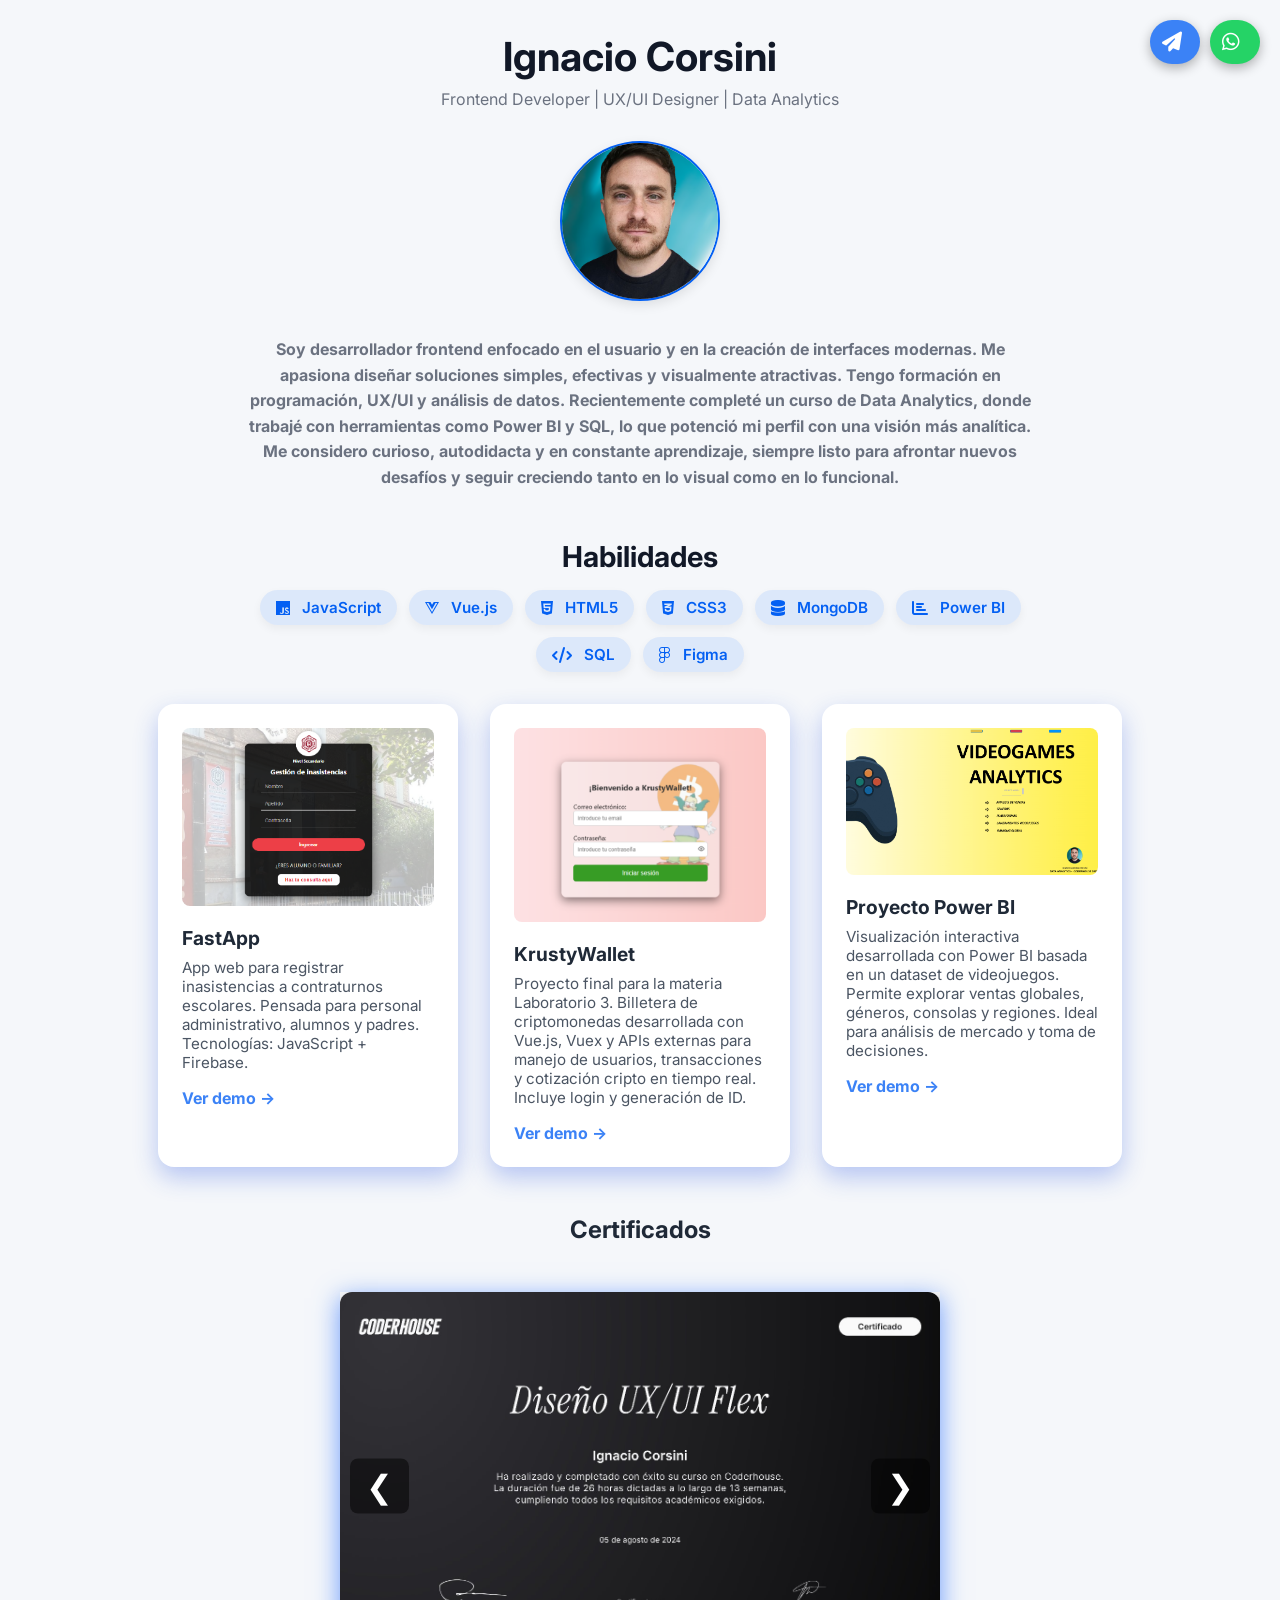
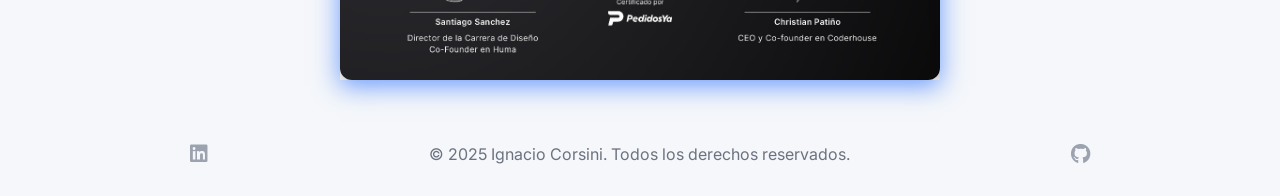
==== index.html @ 449e69a8 "solucionando rutas de archivos" ====
<!DOCTYPE html>
<html lang="es">
  <head>
    <meta charset="UTF-8" />
    <meta name="viewport" content="width=device-width, initial-scale=1.0" />
    <title>Ignacio Corsini - Portfolio</title>
    <link
      href="https://fonts.googleapis.com/css2?family=Inter:wght@400;700&display=swap"
      rel="stylesheet"
    />
    <link rel="stylesheet" href="./style.css" />
    <script defer src="./script.js"></script>
    <link
      rel="stylesheet"
      href="https://cdnjs.cloudflare.com/ajax/libs/font-awesome/6.5.0/css/all.min.css"
    />
  </head>

  <body>
    <header>
      <h1>Ignacio Corsini</h1>
      <p>Frontend Developer | UX/UI Designer | Data Analytics</p>
    </header>

    <section class="profile">
      <img
        src="./img/nacho.png"
        alt="Foto de Ignacio Corsini"
      />
    </section>

    <section class="intro">
      <p>
        <strong>
          Soy desarrollador frontend enfocado en el usuario y en la creación de
          interfaces modernas. Me apasiona diseñar soluciones simples, efectivas
          y visualmente atractivas. Tengo formación en programación, UX/UI y
          análisis de datos. Recientemente completé un curso de Data Analytics,
          donde trabajé con herramientas como Power BI y SQL, lo que potenció mi
          perfil con una visión más analítica. Me considero curioso, autodidacta
          y en constante aprendizaje, siempre listo para afrontar nuevos
          desafíos y seguir creciendo tanto en lo visual como en lo
          funcional.</strong
        >
      </p>
    </section>

    <section class="skills">
      <h2>Habilidades</h2>
      <div class="skills-list">
        <span class="skill"><i class="fab fa-js"></i> JavaScript</span>
        <span class="skill"><i class="fab fa-vuejs"></i> Vue.js</span>
        <span class="skill"><i class="fab fa-html5"></i> HTML5</span>
        <span class="skill"><i class="fab fa-css3-alt"></i> CSS3</span>
        <span class="skill"><i class="fas fa-database"></i> MongoDB</span>
        <span class="skill"><i class="fas fa-chart-bar"></i> Power BI</span>
        <span class="skill"><i class="fas fa-code"></i> SQL</span>
        <span class="skill"><i class="fab fa-figma"></i> Figma</span>
      </div>
    </section>

    <section class="cards">
      <div class="card">
        <img
          src="./img/fastapp.png"
          loading="lazy"
          decoding="async"
          alt="FastApp"
          style="width: 100%; border-radius: 8px; margin-bottom: 1rem"
        />
        <h2>FastApp</h2>
        <p>
          App web para registrar inasistencias a contraturnos escolares. Pensada
          para personal administrativo, alumnos y padres. Tecnologías:
          JavaScript + Firebase.
        </p>
        <a
          href="https://fasta-app.vercel.app/"
          target="_blank"
          rel="noopener noreferrer"
          style="
            display: inline-block;
            margin-top: 1rem;
            color: #3b82f6;
            font-weight: bold;
            text-decoration: none;
          "
          >Ver demo →</a
        >
      </div>

      <div class="card">
        <img
          src="./img/krustywallet.png"
          loading="lazy"
          decoding="async"
          alt="KrustyWallet"
          style="width: 100%; border-radius: 8px; margin-bottom: 1rem"
        />
        <h2>KrustyWallet</h2>
        <p>
          Proyecto final para la materia Laboratorio 3. Billetera de
          criptomonedas desarrollada con Vue.js, Vuex y APIs externas para
          manejo de usuarios, transacciones y cotización cripto en tiempo real.
          Incluye login y generación de ID.
        </p>
        <a
          href="https://krustywallet.vercel.app/welcome"
          target="_blank"
          rel="noopener noreferrer"
          style="
            display: inline-block;
            margin-top: 1rem;
            color: #3b82f6;
            font-weight: bold;
            text-decoration: none;
          "
          >Ver demo →</a
        >
      </div>

      <div class="card">
        <img
          src="./img/powerbi.png"
          loading="lazy"
          decoding="async"
          alt="Dashboard Power BI"
          style="width: 100%; border-radius: 8px; margin-bottom: 1rem"
        />
        <h2>Proyecto Power BI</h2>
        <p>
          Visualización interactiva desarrollada con Power BI basada en un
          dataset de videojuegos. Permite explorar ventas globales, géneros,
          consolas y regiones. Ideal para análisis de mercado y toma de
          decisiones.
        </p>
        <a
          href="https://www.youtube.com/watch?v=xVYNPvhD-Yo"
          target="_blank"
          rel="noopener noreferrer"
          style="
            display: inline-block;
            margin-top: 1rem;
            color: #3b82f6;
            font-weight: bold;
            text-decoration: none;
          "
          >Ver demo →</a
        >
      </div>
    </section>

    <section class="certificados">
      <h2>Certificados</h2>
      <div class="carousel-container">
        <button class="carousel-btn prev">&#10094;</button>
        <div class="carousel-track">
          <img src="./img/uxui_design.jpg" alt="Certificado UX/UI" />
          <img src="./img/data_analytics.png" alt="Certificado 2" />
          <img src="./img/excel.png" alt="Certificado 3" />
        </div>
        <button class="carousel-btn next">&#10095;</button>
      </div>
    </section>

    <section class="filosofia">
      <!-- Tu sección de filosofía -->
    </section>

    <footer>
      <div
        style="
          display: flex;
          align-items: center;
          justify-content: space-between;
          max-width: 900px;
          margin: 0 auto;
        "
      >
        <!-- Izquierda: LinkedIn -->
        <a
          href="https://www.linkedin.com/in/nachocorsini"
          target="_blank"
          rel="noopener noreferrer"
          aria-label="LinkedIn"
          title="LinkedIn"
          style="
            color: inherit;
            text-decoration: none;
            display: flex;
            align-items: center;
          "
        >
          <i class="fab fa-linkedin" style="font-size: 1.25rem"></i>
        </a>

        <!-- Centro: texto -->
        <p style="margin: 0">
          © 2025 Ignacio Corsini. Todos los derechos reservados.
        </p>

        <!-- Derecha: GitHub -->
        <a
          href="https://github.com/NachoCorsini"
          target="_blank"
          rel="noopener noreferrer"
          aria-label="GitHub"
          title="GitHub"
          style="
            color: inherit;
            text-decoration: none;
            display: flex;
            align-items: center;
          "
        >
          <i class="fab fa-github" style="font-size: 1.25rem"></i>
        </a>
      </div>
    </footer>

    <div class="floating-buttons-container">
      <button class="floating-button contacto" id="btnContacto">
        <i class="fas fa-paper-plane"></i>
        <span>Contacto</span>
      </button>

      <a
        class="floating-button whatsapp"
        href="https://wa.me/3564612478"
        target="_blank"
      >
        <i class="fab fa-whatsapp"></i>
        <span>WhatsApp</span>
      </a>
    </div>

    <!-- Modal del Formulario -->
    <div class="modal" id="contactModal">
      <div class="modal-content">
        <span class="close">&times;</span>
        <h2>Contacto</h2>
        <form action="https://formspree.io/f/mdkkpknp" method="POST">
          <input type="text" name="nombre" placeholder="Tu nombre" required />
          <input type="email" name="email" placeholder="Tu email" required />
          <textarea name="mensaje" placeholder="Tu mensaje" required></textarea>
          <button type="submit">Enviar</button>
        </form>
      </div>
    </div>
  </body>
</html>
---- style.css ----
* {
  margin: 0;
  padding: 0;
  box-sizing: border-box;
  font-family: "Inter", sans-serif;
}

body {
  background-color: #f5f7fa;
  color: #1f2937;
  padding: 2rem;
  transition: filter 0.3s ease-in-out;
}

header {
  text-align: center;
  margin-bottom: 2rem;
}

h1 {
  font-size: 2.5rem;
  color: #111827;
}

p {
  font-size: 1rem;
  color: #6b7280;
  margin-top: 0.5rem;
}

.profile {
  text-align: center;
  margin-bottom: 2rem;
  position: relative;
  z-index: 10;
}

.profile img {
  width: 160px;
  height: 160px;
  border-radius: 50%;
  object-fit: cover;
  transition: transform 0.4s ease-in-out;
  box-shadow: 0 4px 12px rgba(0, 0, 0, 0.1);
  border: 2px solid rgb(4, 96, 243);
  cursor: pointer;
}

.profile img:hover {
  transform: scale(1.3);
}

.intro {
  max-width: 800px;
  margin: 1.5rem auto;
  text-align: center;
  color: #374151;
  font-size: 1.1rem;
  line-height: 1.6;
}

.cards {
  display: flex;
  justify-content: center;
  gap: 2rem;
  margin-top: 2rem;
  flex-wrap: wrap;
}

.card {
  background-color: #ffffff;
  border-radius: 16px;
  padding: 1.5rem;
  box-shadow: 0 10px 25px rgba(42, 85, 225, 0.313);
  max-width: 300px;
  flex: 1 1 280px;
  text-align: left;
  transition: transform 0.2s ease, box-shadow 0.2s ease;
}

.card:hover {
  transform: translateY(-8px);
  box-shadow: 0 20px 40px rgba(0, 0, 0, 0.25);
}

.card h2 {
  font-size: 1.2rem;
  margin-bottom: 0.5rem;
}

.card p {
  font-size: 0.95rem;
  color: #4b5563;
}

footer {
  text-align: center;
  margin-top: 3rem;
  font-size: 0.85rem;
  color: #9ca3af;
}
.skills {
  max-width: 800px;
  margin: 3rem auto 2rem;
  text-align: center;
}
.skill i {
  margin-right: 0.5rem;
  font-size: 1rem;
  vertical-align: middle;
}

.skills h2 {
  font-size: 1.8rem;
  color: #111827;
  margin-bottom: 1rem;
}

.skills-list {
  display: flex;
  flex-wrap: wrap;
  gap: 0.75rem;
  justify-content: center;
}

.skill {
  background-color: rgba(4, 96, 243, 0.1);
  color: #0460f3;
  padding: 0.5rem 1rem;
  border-radius: 999px;
  font-weight: 600;
  font-size: 0.95rem;
  box-shadow: 0 4px 10px rgba(0, 0, 0, 0.05);
  transition: transform 0.2s ease;
}

.skill:hover {
  transform: translateY(-3px);
  background-color: rgba(4, 96, 243, 0.15);
}

.certificados {
  margin-top: 3rem;
  text-align: center;
}

.cert-list {
  margin-top: 1rem;
}

.cert-list img {
  width: 100%;
  max-width: 600px;
  height: auto;
  border-radius: 4px;
  box-shadow: none;
  object-fit: contain;
}

.cert-list h3 {
  font-size: 1.2rem;
  margin-top: 1rem;
  color: #111827;
}

.cert-list p {
  font-size: 0.95rem;
  color: #6b7280;
}

.carousel-container {
  position: relative;
  width: 100%;
  max-width: 600px;
  margin: 3rem auto 0 auto;
  overflow: hidden;
  box-shadow: 0 6px 24px rgba(53, 119, 252, 0.726);
}

.carousel-track {
  display: flex;
  transition: transform 0.5s ease;
  width: 100%;
}

.carousel-track img {
  min-width: 100%;
  height: auto;
  border-radius: 12px;
  box-shadow: 0 4px 12px rgba(0, 0, 0, 0.2);
  object-fit: contain;
}

.carousel-btn {
  position: absolute;
  top: 50%;
  transform: translateY(-50%);
  background-color: rgba(0, 0, 0, 0.5);
  color: white;
  border: none;
  font-size: 2rem;
  padding: 0.5rem 1rem;
  cursor: pointer;
  z-index: 10;
  border-radius: 8px;
}

.carousel-btn:hover {
  background-color: rgba(0, 0, 0, 0.7);
}

.carousel-btn.prev {
  left: 10px;
}

.carousel-btn.next {
  right: 10px;
}

.filosofia {
  max-width: 1000px;
  margin: 4rem auto;
  text-align: center;
}

.filosofia h2 {
  font-size: 2rem;
  margin-bottom: 2rem;
  color: #111827;
}

.filosofia-grid {
  display: flex;
  flex-wrap: wrap;
  gap: 2rem;
  justify-content: center;
}

.filo-card {
  flex: 1 1 250px;
  background-color: #ffffff;
  border-radius: 12px;
  padding: 1.5rem;
  box-shadow: 0 6px 20px rgba(0, 0, 0, 0.08);
  transition: transform 0.2s ease;
}

.filo-card:hover {
  transform: translateY(-5px);
}

.filo-card i {
  font-size: 2rem;
  color: #0460f3;
  margin-bottom: 0.5rem;
}

.filo-card h3 {
  margin-bottom: 0.5rem;
  font-size: 1.2rem;
  color: #1f2937;
}

.filo-card p {
  font-size: 0.95rem;
  color: #4b5563;
  line-height: 1.4;
}
.ghost {
  opacity: 0.4;
  transform: scale(1.05);
  background: #e0e7ff;
  border: 2px dashed #3b82f6;
}

.contact-button-wrapper {
  text-align: center;
  margin-top: 3rem;
}

#openContact {
  background-color: #3b82f6;
  color: white;
  padding: 0.75rem 1.5rem;
  border: none;
  border-radius: 8px;
  cursor: pointer;
  font-weight: bold;
  transition: background 0.3s;
}

#openContact:hover {
  background-color: #2563eb;
}

.modal {
  display: none;
  position: fixed;
  top: 0;
  left: 0;
  width: 100%;
  height: 100%;
  backdrop-filter: blur(10px);
  background-color: rgba(0, 0, 0, 0.8);
  z-index: 9999;
  justify-content: center;
  align-items: center;
}

.modal-content {
  background: white;
  padding: 2rem;
  border-radius: 12px;
  width: 90%;
  max-width: 500px;
  position: relative;
  text-align: center;
}

.modal-content input,
.modal-content textarea {
  width: 100%;
  padding: 0.75rem;
  margin-top: 1rem;
  border: 1px solid #d1d5db;
  border-radius: 6px;
  font-size: 1rem;
}

.modal-content textarea {
  resize: vertical;
  height: 120px;
}

.modal-content button[type="submit"] {
  margin-top: 1rem;
  background-color: #3b82f6;
  color: white;
  border: none;
  padding: 0.75rem 1.5rem;
  border-radius: 8px;
  cursor: pointer;
  font-weight: bold;
}

.close {
  position: absolute;
  top: 0.8rem;
  right: 1rem;
  font-size: 1.5rem;
  color: #6b7280;
  cursor: pointer;
}

.floating-buttons-container {
  position: fixed;
  top: 20px;
  right: 20px;
  display: flex;
  gap: 10px;
  z-index: 1000;
}

.floating-button {
  background-color: #3b82f6;
  color: white;
  border: none;
  border-radius: 30px;
  padding: 12px;
  display: flex;
  align-items: center;
  width: auto;
  max-width: 50px;
  transition: max-width 0.3s ease, padding 0.3s ease;
  overflow: hidden;
  box-shadow: 0 4px 12px rgba(0, 0, 0, 0.3);
  cursor: pointer;
  white-space: nowrap;
  text-decoration: none;
}

.floating-button:hover {
  max-width: 140px;
  padding-right: 20px;
}

.floating-button i {
  font-size: 20px;
  color: white;
  margin-right: 10px;
  flex-shrink: 0;
}

.floating-button span {
  opacity: 0;
  transition: opacity 0.3s ease;
}

.floating-button:hover span {
  opacity: 1;
}

.floating-button.whatsapp {
  background-color: #25d366;
}

.modal {
  display: none;
  position: fixed;
  top: 0;
  left: 0;
  width: 100%;
  height: 100%;
  backdrop-filter: blur(10px);
  background-color: rgba(0, 0, 0, 0.8);
  z-index: 9999;
  justify-content: center;
  align-items: center;
}

.modal-content {
  background: white;
  padding: 2rem;
  border-radius: 12px;
  width: 90%;
  max-width: 500px;
  position: relative;
  text-align: center;
}

.modal-content input,
.modal-content textarea {
  width: 100%;
  padding: 0.75rem;
  margin-top: 1rem;
  border: 1px solid #d1d5db;
  border-radius: 6px;
  font-size: 1rem;
}

.modal-content textarea {
  resize: vertical;
  height: 120px;
}

.modal-content button[type="submit"] {
  margin-top: 1rem;
  background-color: #3b82f6;
  color: white;
  border: none;
  padding: 0.75rem 1.5rem;
  border-radius: 8px;
  cursor: pointer;
  font-weight: bold;
}

.close {
  position: absolute;
  top: 0.8rem;
  right: 1rem;
  font-size: 1.5rem;
  color: #6b7280;
  cursor: pointer;
}
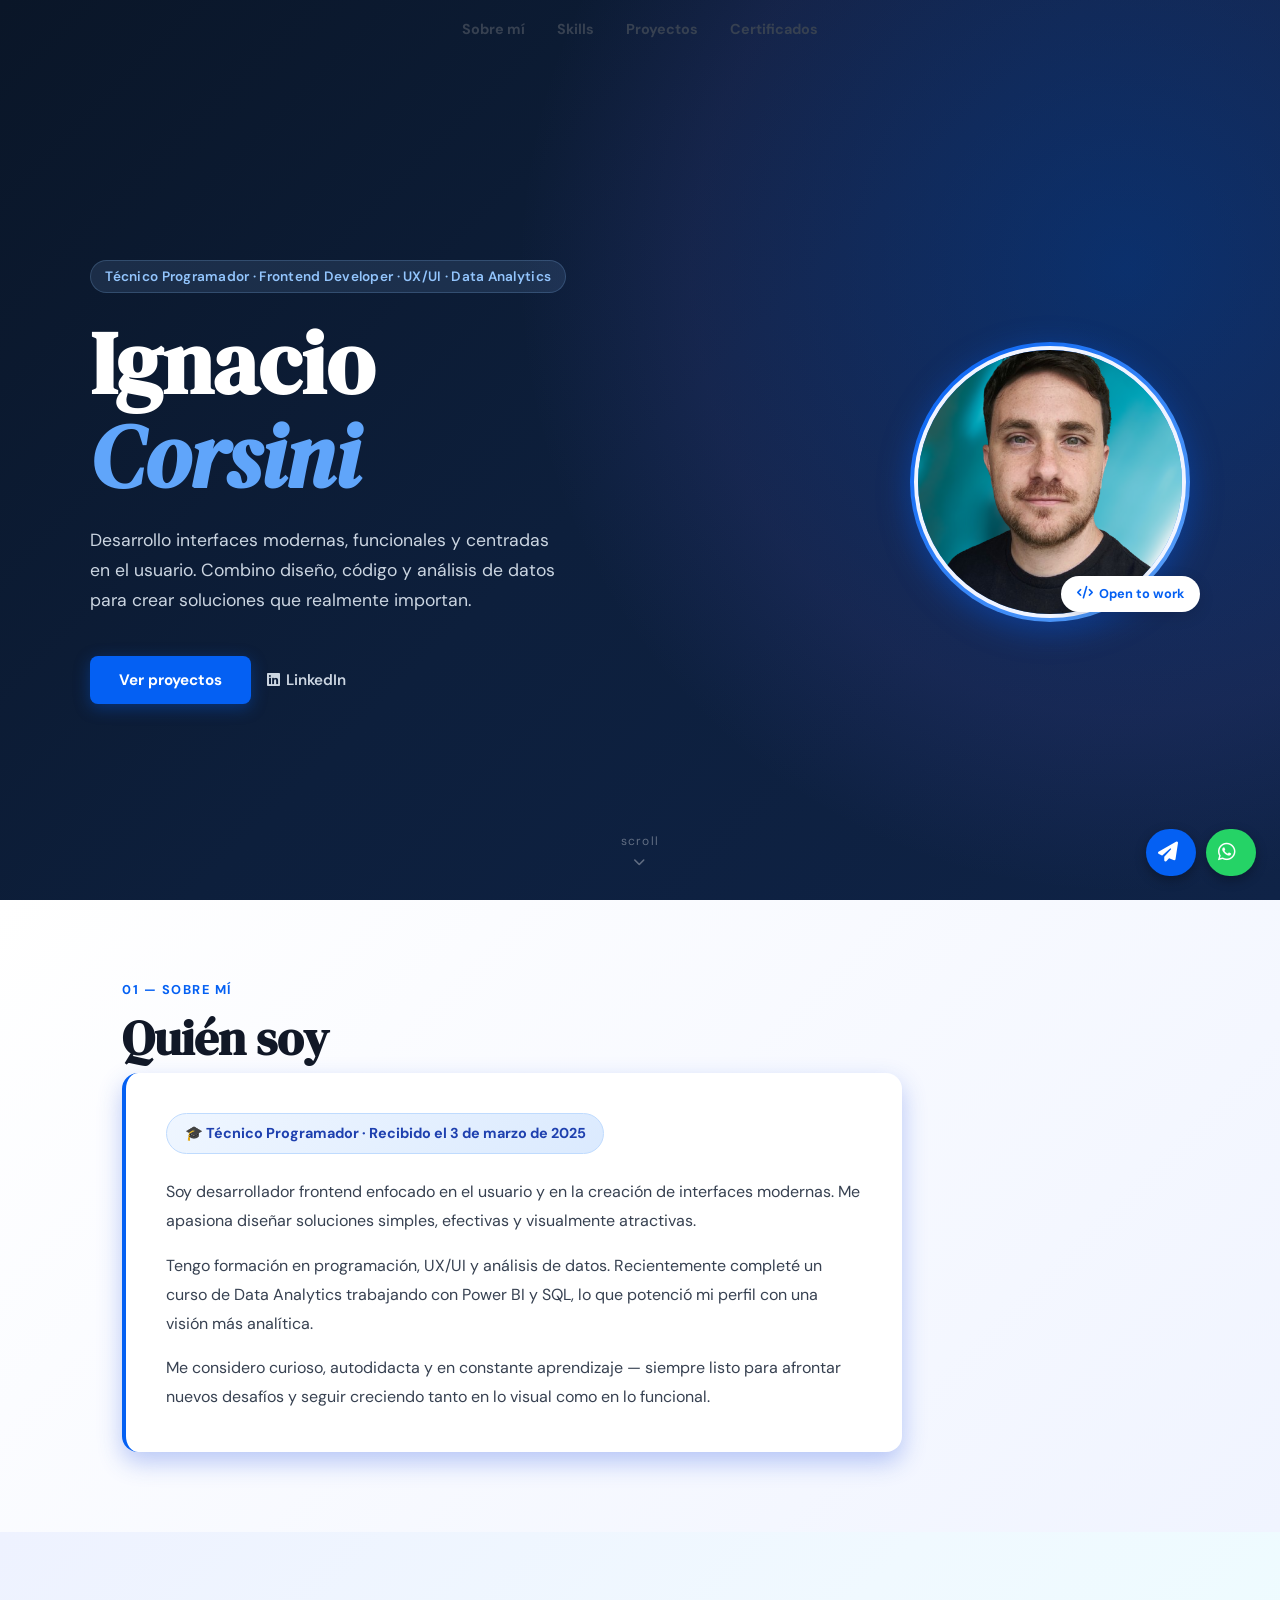
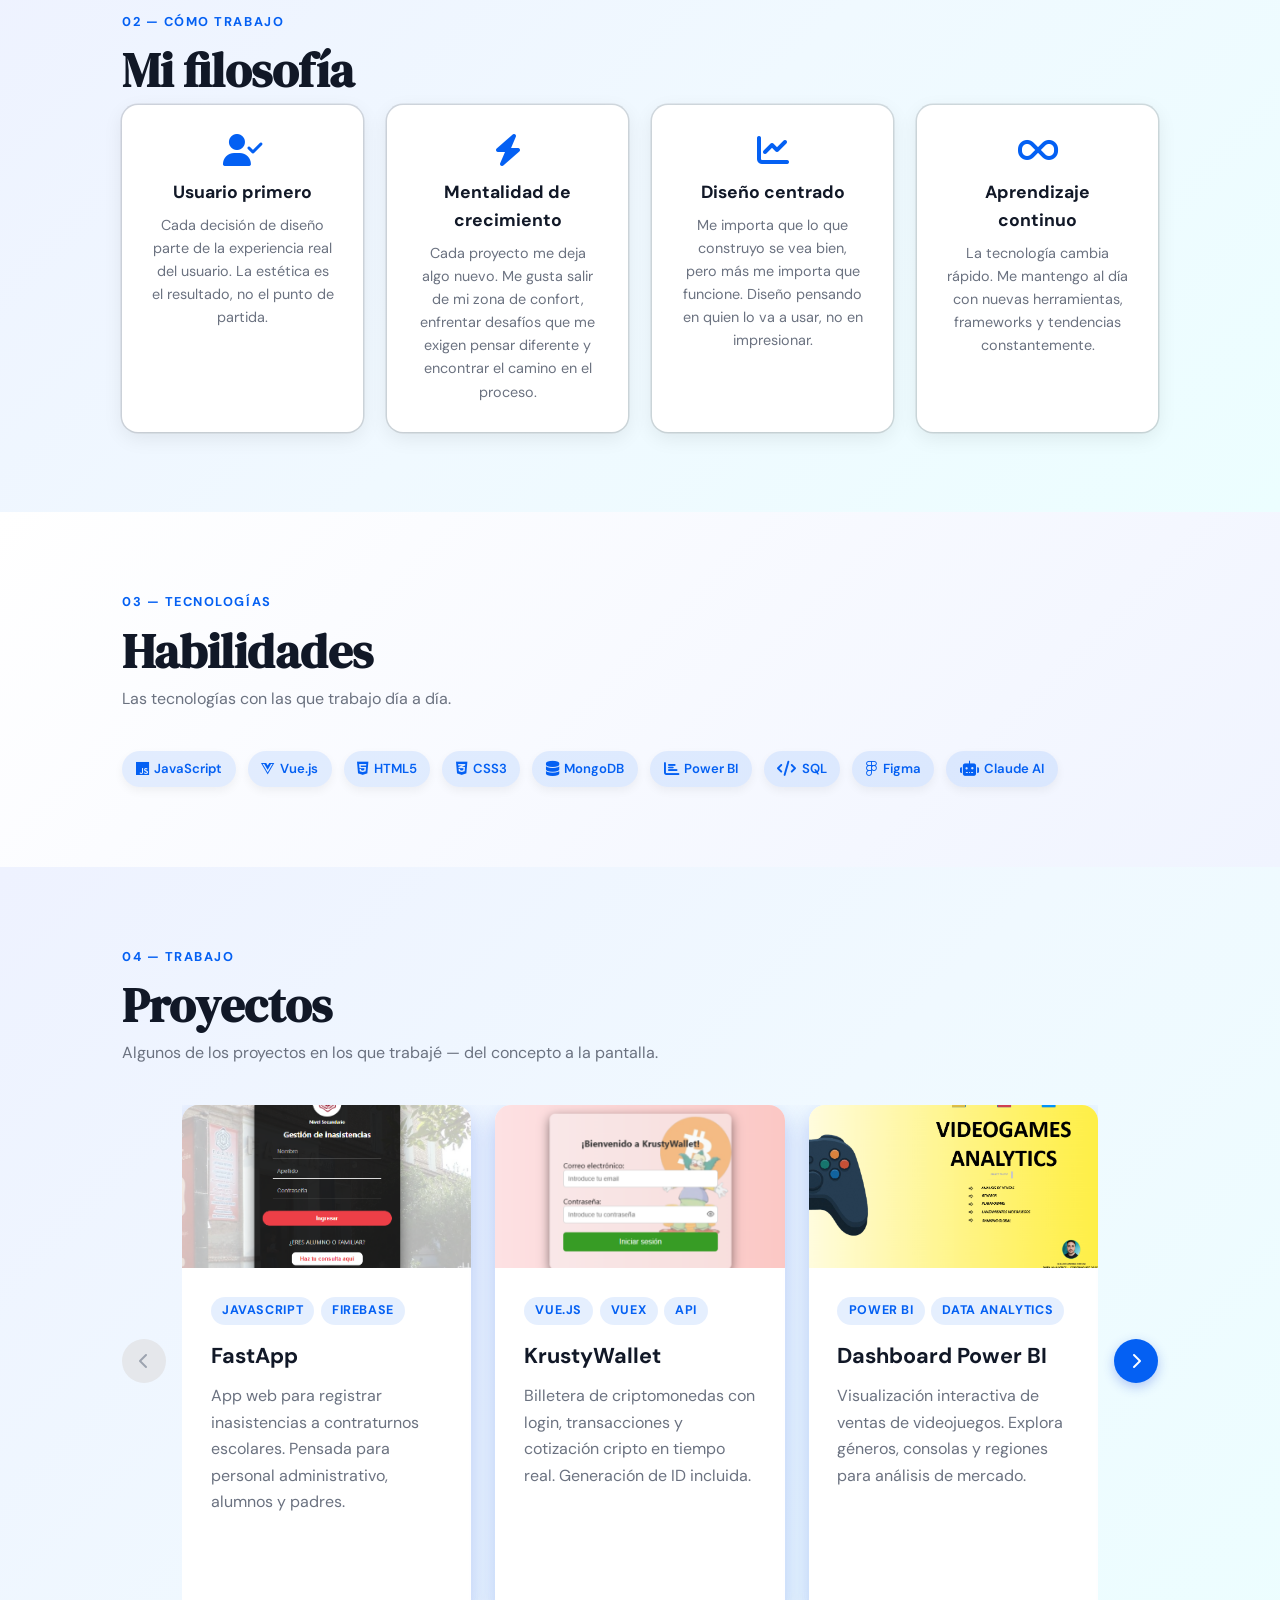
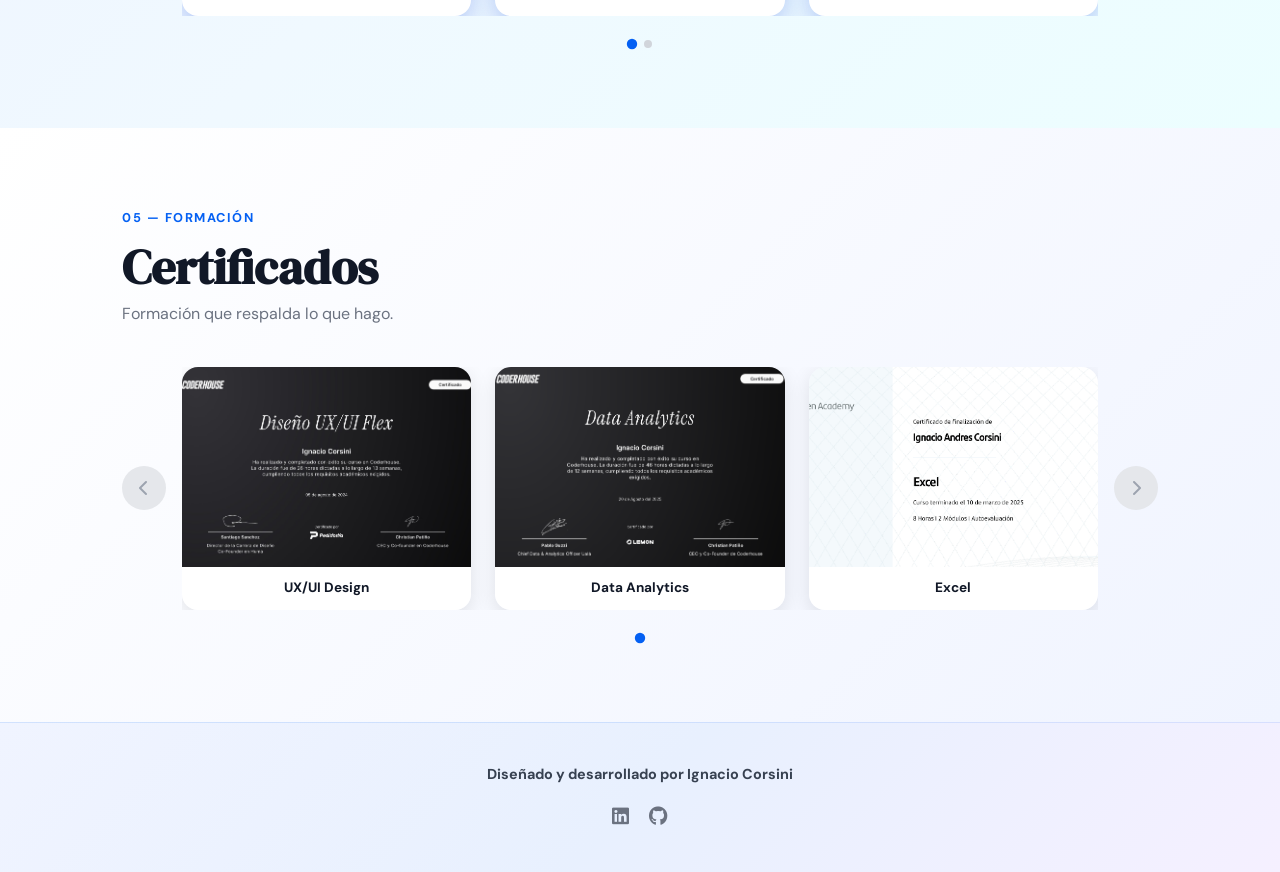
==== commit c438cf99: "feat: mejoras de diseño y estructura del portfolio" ====
--- a/index.html
+++ b/index.html
@@ -1,52 +1,121 @@
 <!DOCTYPE html>
 <html lang="es">
-  <head>
-    <meta charset="UTF-8" />
-    <meta name="viewport" content="width=device-width, initial-scale=1.0" />
-    <title>Ignacio Corsini - Portfolio</title>
-    <link
-      href="https://fonts.googleapis.com/css2?family=Inter:wght@400;700&display=swap"
-      rel="stylesheet"
-    />
-    <link rel="stylesheet" href="./style.css" />
-    <script defer src="./script.js"></script>
-    <link
-      rel="stylesheet"
-      href="https://cdnjs.cloudflare.com/ajax/libs/font-awesome/6.5.0/css/all.min.css"
-    />
-  </head>
-
-  <body>
-    <header>
-      <h1>Ignacio Corsini</h1>
-      <p>Frontend Developer | UX/UI Designer | Data Analytics</p>
-    </header>
-
-    <section class="profile">
-      <img
-        src="./img/nacho.png"
-        alt="Foto de Ignacio Corsini"
-      />
-    </section>
-
-    <section class="intro">
-      <p>
-        <strong>
-          Soy desarrollador frontend enfocado en el usuario y en la creación de
-          interfaces modernas. Me apasiona diseñar soluciones simples, efectivas
-          y visualmente atractivas. Tengo formación en programación, UX/UI y
-          análisis de datos. Recientemente completé un curso de Data Analytics,
-          donde trabajé con herramientas como Power BI y SQL, lo que potenció mi
-          perfil con una visión más analítica. Me considero curioso, autodidacta
-          y en constante aprendizaje, siempre listo para afrontar nuevos
-          desafíos y seguir creciendo tanto en lo visual como en lo
-          funcional.</strong
-        >
-      </p>
-    </section>
-
-    <section class="skills">
-      <h2>Habilidades</h2>
+<head>
+  <meta charset="UTF-8" />
+  <meta name="viewport" content="width=device-width, initial-scale=1.0" />
+  <meta name="description" content="Portfolio de Ignacio Corsini — Frontend Developer, UX/UI Designer y Data Analytics." />
+  <title>Ignacio Corsini — Frontend Developer</title>
+  <link href="https://fonts.googleapis.com/css2?family=DM+Sans:wght@400;500;700&family=DM+Serif+Display&display=swap" rel="stylesheet" />
+  <link rel="stylesheet" href="https://cdnjs.cloudflare.com/ajax/libs/font-awesome/6.5.0/css/all.min.css" />
+  <link rel="stylesheet" href="./style.css" />
+  <script defer src="./script.js"></script>
+</head>
+<body>
+
+  <!-- ===== NAV ===== -->
+  <nav class="navbar" id="navbar">
+    <div class="nav-inner">
+      <ul class="nav-links">
+        <li><a href="#sobre-mi">Sobre mí</a></li>
+        <li><a href="#habilidades">Skills</a></li>
+        <li><a href="#proyectos">Proyectos</a></li>
+        <li><a href="#certificados">Certificados</a></li>
+      </ul>
+
+    </div>
+  </nav>
+
+  <!-- ===== HERO ===== -->
+  <section class="hero" id="hero">
+    <div class="hero-content">
+      <div class="hero-text">
+        <span class="hero-tag">Técnico Programador · Frontend Developer · UX/UI · Data Analytics</span>
+        <h1 class="hero-name">Ignacio<br/><em>Corsini</em></h1>
+        <p class="hero-desc">
+          Desarrollo interfaces modernas, funcionales y centradas en el usuario.
+          Combino diseño, código y análisis de datos para crear soluciones que realmente importan.
+        </p>
+        <div class="hero-cta">
+          <a href="#proyectos" class="btn-primary">Ver proyectos</a>
+          <a href="https://www.linkedin.com/in/nachocorsini" target="_blank" rel="noopener noreferrer" class="btn-ghost">
+            <i class="fab fa-linkedin"></i> LinkedIn
+          </a>
+        </div>
+      </div>
+      <div class="hero-image">
+        <div class="profile-ring">
+          <img src="./img/nacho.png" alt="Ignacio Corsini" />
+        </div>
+        <div class="hero-badge">
+          <i class="fas fa-code"></i>
+          <span>Open to work</span>
+        </div>
+      </div>
+    </div>
+    <div class="hero-scroll-hint">
+      <span>scroll</span>
+      <i class="fas fa-chevron-down"></i>
+    </div>
+  </section>
+
+  <!-- ===== SOBRE MÍ ===== -->
+  <section class="sobre-mi" id="sobre-mi">
+    <div class="section-inner">
+      <div class="section-label">01 — Sobre mí</div>
+      <h2 class="section-title">Quién soy</h2>
+      <div class="sobre-card">
+        <div class="sobre-badge">
+          🎓 Técnico Programador · Recibido el 3 de marzo de 2025
+        </div>
+        <p class="sobre-bio">
+          Soy desarrollador frontend enfocado en el usuario y en la creación de interfaces modernas. Me apasiona diseñar soluciones simples, efectivas y visualmente atractivas.
+        </p>
+        <p class="sobre-bio">
+          Tengo formación en programación, UX/UI y análisis de datos. Recientemente completé un curso de Data Analytics trabajando con Power BI y SQL, lo que potenció mi perfil con una visión más analítica.
+        </p>
+        <p class="sobre-bio">
+          Me considero curioso, autodidacta y en constante aprendizaje — siempre listo para afrontar nuevos desafíos y seguir creciendo tanto en lo visual como en lo funcional.
+        </p>
+      </div>
+    </div>
+  </section>
+
+  <!-- ===== FILOSOFÍA ===== -->
+  <section class="filosofia" id="filosofia">
+    <div class="section-inner">
+      <div class="section-label">02 — Cómo trabajo</div>
+      <h2 class="section-title">Mi filosofía</h2>
+      <div class="filosofia-grid">
+        <div class="filo-card">
+          <i class="fas fa-user-check"></i>
+          <h3>Usuario primero</h3>
+          <p>Cada decisión de diseño parte de la experiencia real del usuario. La estética es el resultado, no el punto de partida.</p>
+        </div>
+        <div class="filo-card">
+          <i class="fas fa-bolt"></i>
+          <h3>Mentalidad de crecimiento</h3>
+          <p>Cada proyecto me deja algo nuevo. Me gusta salir de mi zona de confort, enfrentar desafíos que me exigen pensar diferente y encontrar el camino en el proceso.</p>
+        </div>
+        <div class="filo-card">
+          <i class="fas fa-chart-line"></i>
+          <h3>Diseño centrado</h3>
+          <p>Me importa que lo que construyo se vea bien, pero más me importa que funcione. Diseño pensando en quien lo va a usar, no en impresionar.</p>
+        </div>
+        <div class="filo-card">
+          <i class="fas fa-infinity"></i>
+          <h3>Aprendizaje continuo</h3>
+          <p>La tecnología cambia rápido. Me mantengo al día con nuevas herramientas, frameworks y tendencias constantemente.</p>
+        </div>
+      </div>
+    </div>
+  </section>
+
+  <!-- ===== HABILIDADES ===== -->
+  <section class="skills" id="habilidades">
+    <div class="section-inner">
+      <div class="section-label">03 — Tecnologías</div>
+      <h2 class="section-title">Habilidades</h2>
+      <p class="section-subtitle">Las tecnologías con las que trabajo día a día.</p>
       <div class="skills-list">
         <span class="skill"><i class="fab fa-js"></i> JavaScript</span>
         <span class="skill"><i class="fab fa-vuejs"></i> Vue.js</span>
@@ -56,196 +125,205 @@
         <span class="skill"><i class="fas fa-chart-bar"></i> Power BI</span>
         <span class="skill"><i class="fas fa-code"></i> SQL</span>
         <span class="skill"><i class="fab fa-figma"></i> Figma</span>
-      </div>
-    </section>
-
-    <section class="cards">
-      <div class="card">
-        <img
-          src="./img/fastapp.png"
-          loading="lazy"
-          decoding="async"
-          alt="FastApp"
-          style="width: 100%; border-radius: 8px; margin-bottom: 1rem"
-        />
-        <h2>FastApp</h2>
-        <p>
-          App web para registrar inasistencias a contraturnos escolares. Pensada
-          para personal administrativo, alumnos y padres. Tecnologías:
-          JavaScript + Firebase.
-        </p>
-        <a
-          href="https://fasta-app.vercel.app/"
-          target="_blank"
-          rel="noopener noreferrer"
-          style="
-            display: inline-block;
-            margin-top: 1rem;
-            color: #3b82f6;
-            font-weight: bold;
-            text-decoration: none;
-          "
-          >Ver demo →</a
-        >
-      </div>
-
-      <div class="card">
-        <img
-          src="./img/krustywallet.png"
-          loading="lazy"
-          decoding="async"
-          alt="KrustyWallet"
-          style="width: 100%; border-radius: 8px; margin-bottom: 1rem"
-        />
-        <h2>KrustyWallet</h2>
-        <p>
-          Proyecto final para la materia Laboratorio 3. Billetera de
-          criptomonedas desarrollada con Vue.js, Vuex y APIs externas para
-          manejo de usuarios, transacciones y cotización cripto en tiempo real.
-          Incluye login y generación de ID.
-        </p>
-        <a
-          href="https://krustywallet.vercel.app/welcome"
-          target="_blank"
-          rel="noopener noreferrer"
-          style="
-            display: inline-block;
-            margin-top: 1rem;
-            color: #3b82f6;
-            font-weight: bold;
-            text-decoration: none;
-          "
-          >Ver demo →</a
-        >
-      </div>
-
-      <div class="card">
-        <img
-          src="./img/powerbi.png"
-          loading="lazy"
-          decoding="async"
-          alt="Dashboard Power BI"
-          style="width: 100%; border-radius: 8px; margin-bottom: 1rem"
-        />
-        <h2>Proyecto Power BI</h2>
-        <p>
-          Visualización interactiva desarrollada con Power BI basada en un
-          dataset de videojuegos. Permite explorar ventas globales, géneros,
-          consolas y regiones. Ideal para análisis de mercado y toma de
-          decisiones.
-        </p>
-        <a
-          href="https://www.youtube.com/watch?v=xVYNPvhD-Yo"
-          target="_blank"
-          rel="noopener noreferrer"
-          style="
-            display: inline-block;
-            margin-top: 1rem;
-            color: #3b82f6;
-            font-weight: bold;
-            text-decoration: none;
-          "
-          >Ver demo →</a
-        >
-      </div>
-    </section>
-
-    <section class="certificados">
-      <h2>Certificados</h2>
-      <div class="carousel-container">
-        <button class="carousel-btn prev">&#10094;</button>
-        <div class="carousel-track">
-          <img src="./img/uxui_design.jpg" alt="Certificado UX/UI" />
-          <img src="./img/data_analytics.png" alt="Certificado 2" />
-          <img src="./img/excel.png" alt="Certificado 3" />
-        </div>
-        <button class="carousel-btn next">&#10095;</button>
-      </div>
-    </section>
-
-    <section class="filosofia">
-      <!-- Tu sección de filosofía -->
-    </section>
-
-    <footer>
-      <div
-        style="
-          display: flex;
-          align-items: center;
-          justify-content: space-between;
-          max-width: 900px;
-          margin: 0 auto;
-        "
-      >
-        <!-- Izquierda: LinkedIn -->
-        <a
-          href="https://www.linkedin.com/in/nachocorsini"
-          target="_blank"
-          rel="noopener noreferrer"
-          aria-label="LinkedIn"
-          title="LinkedIn"
-          style="
-            color: inherit;
-            text-decoration: none;
-            display: flex;
-            align-items: center;
-          "
-        >
-          <i class="fab fa-linkedin" style="font-size: 1.25rem"></i>
+        <span class="skill"><i class="fas fa-robot"></i> Claude AI</span>
+      </div>
+    </div>
+  </section>
+
+  <!-- ===== PROYECTOS ===== -->
+  <section class="proyectos" id="proyectos">
+    <div class="section-inner">
+      <div class="section-label">04 — Trabajo</div>
+      <h2 class="section-title">Proyectos</h2>
+      <p class="section-subtitle">Algunos de los proyectos en los que trabajé — del concepto a la pantalla.</p>
+      <div class="proyectos-carousel">
+        <button class="proj-btn prev" aria-label="Anterior"><i class="fas fa-chevron-left"></i></button>
+
+        <div class="proyectos-track-wrap">
+          <div class="proyectos-track">
+
+            <div class="card">
+              <div class="card-img-wrap">
+                <img src="./img/fastapp.png" loading="lazy" decoding="async" alt="FastApp" />
+                <div class="card-overlay">
+                  <a href="https://fasta-app.vercel.app/" target="_blank" rel="noopener noreferrer" class="card-link-btn">
+                    <i class="fas fa-external-link-alt"></i> Ver demo
+                  </a>
+                </div>
+              </div>
+              <div class="card-body">
+                <div class="card-tags">
+                  <span>JavaScript</span><span>Firebase</span>
+                </div>
+                <h2>FastApp</h2>
+                <p>App web para registrar inasistencias a contraturnos escolares. Pensada para personal administrativo, alumnos y padres.</p>
+              </div>
+            </div>
+
+            <div class="card">
+              <div class="card-img-wrap">
+                <img src="./img/krustywallet.png" loading="lazy" decoding="async" alt="KrustyWallet" />
+                <div class="card-overlay">
+                  <a href="https://krustywallet.vercel.app/welcome" target="_blank" rel="noopener noreferrer" class="card-link-btn">
+                    <i class="fas fa-external-link-alt"></i> Ver demo
+                  </a>
+                </div>
+              </div>
+              <div class="card-body">
+                <div class="card-tags">
+                  <span>Vue.js</span><span>Vuex</span><span>API</span>
+                </div>
+                <h2>KrustyWallet</h2>
+                <p>Billetera de criptomonedas con login, transacciones y cotización cripto en tiempo real. Generación de ID incluida.</p>
+              </div>
+            </div>
+
+            <div class="card">
+              <div class="card-img-wrap">
+                <img src="./img/powerbi.png" loading="lazy" decoding="async" alt="Dashboard Power BI" />
+                <div class="card-overlay">
+                  <a href="https://www.youtube.com/watch?v=xVYNPvhD-Yo" target="_blank" rel="noopener noreferrer" class="card-link-btn">
+                    <i class="fas fa-external-link-alt"></i> Ver demo
+                  </a>
+                </div>
+              </div>
+              <div class="card-body">
+                <div class="card-tags">
+                  <span>Power BI</span><span>Data Analytics</span>
+                </div>
+                <h2>Dashboard Power BI</h2>
+                <p>Visualización interactiva de ventas de videojuegos. Explora géneros, consolas y regiones para análisis de mercado.</p>
+              </div>
+            </div>
+
+            <div class="card">
+              <div class="card-img-wrap">
+                <img src="./img/gymweb.png" loading="lazy" decoding="async" alt="Oxígeno Gym" />
+                <div class="card-overlay">
+                  <a href="https://gymsilcortech.vercel.app/" target="_blank" rel="noopener noreferrer" class="card-link-btn">
+                    <i class="fas fa-external-link-alt"></i> Ver demo
+                  </a>
+                </div>
+              </div>
+              <div class="card-body">
+                <div class="card-tags">
+                  <span>React</span><span>TypeScript</span><span>MongoDB</span>
+                </div>
+                <h2>Oxígeno Gym</h2>
+                <p>App de gestión para gimnasios. Permite llevar el registro de socios, control de pagos y balance económico en un solo lugar.</p>
+                <div class="card-tooltip-wrap">
+                  <i class="fas fa-circle-info tooltip-icon"></i>
+                  <div class="tooltip-box">
+                    <strong>Demo:</strong><br/>
+                    DNI: 1234567<br/>
+                    Contraseña: admin123
+                  </div>
+                </div>
+              </div>
+            </div>
+
+          </div>
+        </div>
+
+        <button class="proj-btn next" aria-label="Siguiente"><i class="fas fa-chevron-right"></i></button>
+      </div>
+
+      <!-- Dots -->
+      <div class="proj-dots"></div>
+
+      </div>
+    </div>
+  </section>
+  <section class="certificados" id="certificados">
+    <div class="section-inner">
+      <div class="section-label">05 — Formación</div>
+      <h2 class="section-title">Certificados</h2>
+      <p class="section-subtitle">Formación que respalda lo que hago.</p>
+      <div class="cert-carousel">
+        <button class="cert-btn prev" aria-label="Anterior"><i class="fas fa-chevron-left"></i></button>
+
+        <div class="cert-track-wrap">
+          <div class="cert-track">
+
+            <div class="cert-thumb" data-img="./img/uxui_design.jpg" data-title="Diseño UX/UI Flex">
+              <img src="./img/uxui_design.jpg" alt="Certificado UX/UI Design" loading="lazy" />
+              <div class="cert-thumb-overlay"><i class="fas fa-expand"></i></div>
+              <span class="cert-label">UX/UI Design</span>
+            </div>
+
+            <div class="cert-thumb" data-img="./img/data_analytics.png" data-title="Data Analytics">
+              <img src="./img/data_analytics.png" alt="Certificado Data Analytics" loading="lazy" />
+              <div class="cert-thumb-overlay"><i class="fas fa-expand"></i></div>
+              <span class="cert-label">Data Analytics</span>
+            </div>
+
+            <div class="cert-thumb" data-img="./img/excel.png" data-title="Excel">
+              <img src="./img/excel.png" alt="Certificado Excel" loading="lazy" />
+              <div class="cert-thumb-overlay"><i class="fas fa-expand"></i></div>
+              <span class="cert-label">Excel</span>
+            </div>
+
+          </div>
+        </div>
+
+        <button class="cert-btn next" aria-label="Siguiente"><i class="fas fa-chevron-right"></i></button>
+      </div>
+
+      <div class="cert-dots"></div>
+    </div>
+  </section>
+
+  <!-- Modal certificado -->
+  <div class="cert-modal" id="certModal">
+    <div class="cert-modal-inner">
+      <button class="cert-modal-close" aria-label="Cerrar"><i class="fas fa-times"></i></button>
+      <p class="cert-modal-title"></p>
+      <img class="cert-modal-img" src="" alt="" />
+    </div>
+  </div>
+  </section>
+
+  <!-- ===== FOOTER ===== -->
+  <footer>
+    <div class="footer-inner">
+      <p class="footer-copy">Diseñado y desarrollado por Ignacio Corsini</p>
+      <div class="footer-links">
+        <a href="https://www.linkedin.com/in/nachocorsini" target="_blank" rel="noopener noreferrer" aria-label="LinkedIn">
+          <i class="fab fa-linkedin"></i>
         </a>
-
-        <!-- Centro: texto -->
-        <p style="margin: 0">
-          © 2025 Ignacio Corsini. Todos los derechos reservados.
-        </p>
-
-        <!-- Derecha: GitHub -->
-        <a
-          href="https://github.com/NachoCorsini"
-          target="_blank"
-          rel="noopener noreferrer"
-          aria-label="GitHub"
-          title="GitHub"
-          style="
-            color: inherit;
-            text-decoration: none;
-            display: flex;
-            align-items: center;
-          "
-        >
-          <i class="fab fa-github" style="font-size: 1.25rem"></i>
+        <a href="https://github.com/NachoCorsini" target="_blank" rel="noopener noreferrer" aria-label="GitHub">
+          <i class="fab fa-github"></i>
         </a>
       </div>
-    </footer>
-
-    <div class="floating-buttons-container">
-      <button class="floating-button contacto" id="btnContacto">
-        <i class="fas fa-paper-plane"></i>
-        <span>Contacto</span>
-      </button>
-
-      <a
-        class="floating-button whatsapp"
-        href="https://wa.me/3564612478"
-        target="_blank"
-      >
-        <i class="fab fa-whatsapp"></i>
-        <span>WhatsApp</span>
-      </a>
-    </div>
-
-    <!-- Modal del Formulario -->
-    <div class="modal" id="contactModal">
-      <div class="modal-content">
-        <span class="close">&times;</span>
-        <h2>Contacto</h2>
-        <form action="https://formspree.io/f/mdkkpknp" method="POST">
-          <input type="text" name="nombre" placeholder="Tu nombre" required />
-          <input type="email" name="email" placeholder="Tu email" required />
-          <textarea name="mensaje" placeholder="Tu mensaje" required></textarea>
-          <button type="submit">Enviar</button>
-        </form>
-      </div>
-    </div>
-  </body>
-</html>
+    </div>
+  </footer>
+
+  <!-- ===== BOTONES FLOTANTES ===== -->
+  <div class="floating-buttons-container">
+    <button class="floating-button contacto" id="btnContacto2">
+      <i class="fas fa-paper-plane"></i>
+      <span>Contacto</span>
+    </button>
+    <a class="floating-button whatsapp" href="https://wa.me/3564612478" target="_blank" rel="noopener noreferrer">
+      <i class="fab fa-whatsapp"></i>
+      <span>WhatsApp</span>
+    </a>
+  </div>
+
+  <!-- ===== MODAL ===== -->
+  <div class="modal" id="contactModal" role="dialog" aria-modal="true" aria-label="Formulario de contacto">
+    <div class="modal-content">
+      <button class="close" aria-label="Cerrar">&times;</button>
+      <h2>Hablemos</h2>
+      <p class="modal-subtitle">Respondó en menos de 24hs.</p>
+      <form action="https://formspree.io/f/mdkkpknp" method="POST">
+        <input type="text" name="nombre" placeholder="Tu nombre" required />
+        <input type="email" name="email" placeholder="Tu email" required />
+        <textarea name="mensaje" placeholder="Tu mensaje" required></textarea>
+        <button type="submit">Enviar mensaje</button>
+      </form>
+    </div>
+  </div>
+
+</body>
+</html>
--- a/style.css
+++ b/style.css
@@ -1,368 +1,911 @@
-* {
+/* ===== RESET & BASE ===== */
+*, *::before, *::after {
   margin: 0;
   padding: 0;
   box-sizing: border-box;
-  font-family: "Inter", sans-serif;
+}
+
+:root {
+  --blue: #0460f3;
+  --blue-light: rgba(4, 96, 243, 0.1);
+  --blue-mid: rgba(4, 96, 243, 0.15);
+  --blue-glow: rgba(42, 85, 225, 0.313);
+  --blue-glow-strong: rgba(53, 119, 252, 0.726);
+  --bg: #f0f4ff;
+  --surface: #ffffff;
+  --text-dark: #111827;
+  --text-body: #1f2937;
+  --text-mid: #374151;
+  --text-muted: #6b7280;
+  --text-light: #9ca3af;
+  --radius: 16px;
+  --radius-sm: 8px;
+  --radius-pill: 999px;
+  --shadow-card: 0 10px 25px var(--blue-glow);
+  --shadow-card-hover: 0 20px 40px rgba(0, 0, 0, 0.25);
+  --transition: 0.2s ease;
+  --grad-a: linear-gradient(135deg, #f0f4ff 0%, #e8f0fe 50%, #f5f0ff 100%);
+  --grad-b: linear-gradient(135deg, #ffffff 0%, #f0f4ff 100%);
+  --grad-c: linear-gradient(135deg, #eef2ff 0%, #f0f9ff 50%, #ecfeff 100%);
+}
+
+html {
+  scroll-behavior: smooth;
 }
 
 body {
-  background-color: #f5f7fa;
-  color: #1f2937;
-  padding: 2rem;
-  transition: filter 0.3s ease-in-out;
-}
-
-header {
-  text-align: center;
-  margin-bottom: 2rem;
-}
-
-h1 {
-  font-size: 2.5rem;
-  color: #111827;
-}
-
-p {
-  font-size: 1rem;
-  color: #6b7280;
-  margin-top: 0.5rem;
-}
-
-.profile {
-  text-align: center;
-  margin-bottom: 2rem;
-  position: relative;
-  z-index: 10;
-}
-
-.profile img {
-  width: 160px;
-  height: 160px;
-  border-radius: 50%;
-  object-fit: cover;
-  transition: transform 0.4s ease-in-out;
-  box-shadow: 0 4px 12px rgba(0, 0, 0, 0.1);
-  border: 2px solid rgb(4, 96, 243);
-  cursor: pointer;
-}
-
-.profile img:hover {
-  transform: scale(1.3);
-}
-
-.intro {
-  max-width: 800px;
-  margin: 1.5rem auto;
-  text-align: center;
-  color: #374151;
-  font-size: 1.1rem;
+  background: var(--grad-a);
+  color: var(--text-body);
+  font-family: "DM Sans", "Inter", sans-serif;
   line-height: 1.6;
 }
 
-.cards {
-  display: flex;
-  justify-content: center;
-  gap: 2rem;
-  margin-top: 2rem;
-  flex-wrap: wrap;
-}
-
-.card {
-  background-color: #ffffff;
-  border-radius: 16px;
-  padding: 1.5rem;
-  box-shadow: 0 10px 25px rgba(42, 85, 225, 0.313);
-  max-width: 300px;
-  flex: 1 1 280px;
-  text-align: left;
-  transition: transform 0.2s ease, box-shadow 0.2s ease;
-}
-
-.card:hover {
-  transform: translateY(-8px);
-  box-shadow: 0 20px 40px rgba(0, 0, 0, 0.25);
-}
-
-.card h2 {
-  font-size: 1.2rem;
-  margin-bottom: 0.5rem;
-}
-
-.card p {
-  font-size: 0.95rem;
-  color: #4b5563;
-}
-
-footer {
-  text-align: center;
-  margin-top: 3rem;
-  font-size: 0.85rem;
-  color: #9ca3af;
-}
-.skills {
-  max-width: 800px;
-  margin: 3rem auto 2rem;
-  text-align: center;
-}
-.skill i {
-  margin-right: 0.5rem;
-  font-size: 1rem;
-  vertical-align: middle;
-}
-
-.skills h2 {
-  font-size: 1.8rem;
-  color: #111827;
-  margin-bottom: 1rem;
-}
-
-.skills-list {
-  display: flex;
-  flex-wrap: wrap;
-  gap: 0.75rem;
-  justify-content: center;
-}
-
-.skill {
-  background-color: rgba(4, 96, 243, 0.1);
-  color: #0460f3;
-  padding: 0.5rem 1rem;
-  border-radius: 999px;
-  font-weight: 600;
-  font-size: 0.95rem;
-  box-shadow: 0 4px 10px rgba(0, 0, 0, 0.05);
-  transition: transform 0.2s ease;
-}
-
-.skill:hover {
-  transform: translateY(-3px);
-  background-color: rgba(4, 96, 243, 0.15);
-}
-
-.certificados {
-  margin-top: 3rem;
-  text-align: center;
-}
-
-.cert-list {
-  margin-top: 1rem;
-}
-
-.cert-list img {
-  width: 100%;
-  max-width: 600px;
-  height: auto;
-  border-radius: 4px;
-  box-shadow: none;
-  object-fit: contain;
-}
-
-.cert-list h3 {
-  font-size: 1.2rem;
-  margin-top: 1rem;
-  color: #111827;
-}
-
-.cert-list p {
-  font-size: 0.95rem;
-  color: #6b7280;
-}
-
-.carousel-container {
-  position: relative;
-  width: 100%;
-  max-width: 600px;
-  margin: 3rem auto 0 auto;
-  overflow: hidden;
-  box-shadow: 0 6px 24px rgba(53, 119, 252, 0.726);
-}
-
-.carousel-track {
-  display: flex;
-  transition: transform 0.5s ease;
-  width: 100%;
-}
-
-.carousel-track img {
-  min-width: 100%;
-  height: auto;
-  border-radius: 12px;
-  box-shadow: 0 4px 12px rgba(0, 0, 0, 0.2);
-  object-fit: contain;
-}
-
-.carousel-btn {
-  position: absolute;
-  top: 50%;
-  transform: translateY(-50%);
-  background-color: rgba(0, 0, 0, 0.5);
-  color: white;
-  border: none;
-  font-size: 2rem;
-  padding: 0.5rem 1rem;
-  cursor: pointer;
-  z-index: 10;
-  border-radius: 8px;
-}
-
-.carousel-btn:hover {
-  background-color: rgba(0, 0, 0, 0.7);
-}
-
-.carousel-btn.prev {
-  left: 10px;
-}
-
-.carousel-btn.next {
-  right: 10px;
-}
-
-.filosofia {
-  max-width: 1000px;
-  margin: 4rem auto;
-  text-align: center;
-}
-
-.filosofia h2 {
-  font-size: 2rem;
-  margin-bottom: 2rem;
-  color: #111827;
-}
-
-.filosofia-grid {
-  display: flex;
-  flex-wrap: wrap;
-  gap: 2rem;
-  justify-content: center;
-}
-
-.filo-card {
-  flex: 1 1 250px;
-  background-color: #ffffff;
-  border-radius: 12px;
-  padding: 1.5rem;
-  box-shadow: 0 6px 20px rgba(0, 0, 0, 0.08);
-  transition: transform 0.2s ease;
-}
-
-.filo-card:hover {
-  transform: translateY(-5px);
-}
-
-.filo-card i {
-  font-size: 2rem;
-  color: #0460f3;
-  margin-bottom: 0.5rem;
-}
-
-.filo-card h3 {
-  margin-bottom: 0.5rem;
-  font-size: 1.2rem;
-  color: #1f2937;
-}
-
-.filo-card p {
-  font-size: 0.95rem;
-  color: #4b5563;
-  line-height: 1.4;
-}
-.ghost {
-  opacity: 0.4;
-  transform: scale(1.05);
-  background: #e0e7ff;
-  border: 2px dashed #3b82f6;
-}
-
-.contact-button-wrapper {
-  text-align: center;
-  margin-top: 3rem;
-}
-
-#openContact {
-  background-color: #3b82f6;
-  color: white;
-  padding: 0.75rem 1.5rem;
-  border: none;
-  border-radius: 8px;
-  cursor: pointer;
-  font-weight: bold;
-  transition: background 0.3s;
-}
-
-#openContact:hover {
-  background-color: #2563eb;
-}
-
-.modal {
-  display: none;
+/* ===== NAVBAR ===== */
+.navbar {
   position: fixed;
   top: 0;
   left: 0;
+  right: 0;
+  z-index: 1100;
+  padding: 1rem 2rem;
+  transition: background 0.3s ease, box-shadow 0.3s ease;
+}
+
+.navbar.scrolled {
+  background: rgba(240, 244, 255, 0.97);
+  backdrop-filter: blur(16px);
+  box-shadow: 0 2px 20px rgba(0, 0, 0, 0.08);
+}
+
+.nav-inner {
+  max-width: 1100px;
+  margin: 0 auto;
+  display: flex;
+  align-items: center;
+  justify-content: center;
+  gap: 2rem;
+  position: relative;
+}
+
+.nav-logo {
+  font-family: "DM Serif Display", serif;
+  font-size: 1.5rem;
+  color: var(--blue);
+  text-decoration: none;
+  letter-spacing: -0.5px;
+}
+
+.nav-links {
+  list-style: none;
+  display: flex;
+  gap: 2rem;
+}
+
+.nav-links a {
+  text-decoration: none;
+  font-size: 0.9rem;
+  font-weight: 700;
+  color: var(--text-mid);
+  transition: color var(--transition);
+}
+
+.nav-links a:hover {
+  color: var(--blue);
+}
+
+/* ===== HERO ===== */
+.hero {
+  min-height: 100vh;
+  display: flex;
+  flex-direction: column;
+  justify-content: center;
+  padding: 8rem 2rem 4rem;
+  position: relative;
+  background: linear-gradient(135deg, #0a1628 0%, #0d1f3c 50%, #0f2347 100%);
+}
+
+.hero::before {
+  content: "";
+  position: absolute;
+  top: 0; right: 0;
+  width: 60%;
+  height: 100%;
+  background: radial-gradient(ellipse at 80% 30%, rgba(4, 96, 243, 0.25) 0%, rgba(99, 102, 241, 0.1) 50%, transparent 70%);
+  pointer-events: none;
+}
+
+.hero-content {
+  max-width: 1100px;
+  margin: 0 auto;
+  display: flex;
+  align-items: center;
+  justify-content: space-between;
+  gap: 4rem;
+  width: 100%;
+}
+
+.hero-text {
+  flex: 1;
+}
+
+.hero-tag {
+  display: inline-block;
+  font-size: 0.85rem;
+  font-weight: 600;
+  color: #93c5fd;
+  background: rgba(147, 197, 253, 0.12);
+  border: 1px solid rgba(147, 197, 253, 0.2);
+  padding: 0.3rem 0.9rem;
+  border-radius: var(--radius-pill);
+  margin-bottom: 1.5rem;
+  letter-spacing: 0.02em;
+}
+
+.hero-name {
+  font-family: "DM Serif Display", serif;
+  font-size: clamp(3rem, 7vw, 5.5rem);
+  line-height: 1.05;
+  color: #ffffff;
+  margin-bottom: 1.5rem;
+}
+
+.hero-name em {
+  font-style: italic;
+  color: #60a5fa;
+}
+
+.hero-desc {
+  font-size: 1.1rem;
+  color: #cbd5e1;
+  max-width: 480px;
+  margin-bottom: 2.5rem;
+  line-height: 1.7;
+}
+
+.hero-cta {
+  display: flex;
+  gap: 1rem;
+  flex-wrap: wrap;
+  align-items: center;
+}
+
+.btn-primary {
+  background-color: var(--blue);
+  color: white;
+  padding: 0.75rem 1.8rem;
+  border-radius: var(--radius-sm);
+  font-weight: 700;
+  font-size: 0.95rem;
+  text-decoration: none;
+  transition: background var(--transition), transform var(--transition), box-shadow var(--transition);
+  box-shadow: 0 4px 16px rgba(4, 96, 243, 0.35);
+}
+
+.btn-primary:hover {
+  background-color: #0352d4;
+  transform: translateY(-2px);
+  box-shadow: 0 8px 24px rgba(4, 96, 243, 0.45);
+}
+
+.btn-ghost {
+  color: #cbd5e1;
+  font-weight: 600;
+  font-size: 0.95rem;
+  text-decoration: none;
+  display: flex;
+  align-items: center;
+  gap: 0.4rem;
+  transition: color var(--transition);
+}
+
+.btn-ghost:hover {
+  color: #60a5fa;
+}
+
+.hero-image {
+  flex-shrink: 0;
+  position: relative;
+}
+
+.profile-ring {
+  width: 280px;
+  height: 280px;
+  border-radius: 50%;
+  padding: 4px;
+  background: linear-gradient(135deg, var(--blue) 0%, #60a5fa 100%);
+  box-shadow: 0 8px 32px rgba(4, 96, 243, 0.4);
+}
+
+.profile-ring img {
   width: 100%;
   height: 100%;
-  backdrop-filter: blur(10px);
-  background-color: rgba(0, 0, 0, 0.8);
+  border-radius: 50%;
+  object-fit: cover;
+  border: 4px solid var(--bg);
+  transition: transform 0.4s ease;
+  cursor: pointer;
+}
+
+.profile-ring img:hover {
+  transform: scale(1.05);
+}
+
+.hero-badge {
+  position: absolute;
+  bottom: 10px;
+  right: -10px;
+  background: white;
+  border-radius: var(--radius-pill);
+  padding: 0.5rem 1rem;
+  font-size: 0.8rem;
+  font-weight: 700;
+  color: var(--blue);
+  display: flex;
+  align-items: center;
+  gap: 0.4rem;
+  box-shadow: 0 4px 16px rgba(0,0,0,0.12);
+  animation: float 3s ease-in-out infinite;
+}
+
+@keyframes float {
+  0%, 100% { transform: translateY(0); }
+  50% { transform: translateY(-6px); }
+}
+
+.hero-scroll-hint {
+  position: absolute;
+  bottom: 2rem;
+  left: 50%;
+  transform: translateX(-50%);
+  display: flex;
+  flex-direction: column;
+  align-items: center;
+  gap: 0.3rem;
+  color: rgba(255,255,255,0.35);
+  font-size: 0.75rem;
+  letter-spacing: 0.1em;
+  animation: bounce 2s ease-in-out infinite;
+}
+
+@keyframes bounce {
+  0%, 100% { transform: translateX(-50%) translateY(0); }
+  50% { transform: translateX(-50%) translateY(6px); }
+}
+
+/* ===== SECCIONES COMUNES ===== */
+.section-inner {
+  max-width: 1100px;
+  margin: 0 auto;
+  padding: 5rem 2rem;
+}
+
+.section-label {
+  font-size: 0.8rem;
+  font-weight: 700;
+  letter-spacing: 0.12em;
+  color: var(--blue);
+  text-transform: uppercase;
+  margin-bottom: 0.75rem;
+}
+
+.section-title {
+  font-family: "DM Serif Display", serif;
+  font-size: clamp(2rem, 4vw, 3rem);
+  color: var(--text-dark);
+  margin-bottom: 0.5rem;
+  line-height: 1.1;
+}
+
+.section-subtitle {
+  font-size: 1rem;
+  color: var(--text-muted);
+  margin-bottom: 2.5rem;
+  line-height: 1.6;
+}
+
+/* ===== SOBRE MÍ ===== */
+.sobre-mi {
+  background: var(--grad-b);
+}
+
+.sobre-card {
+  background: var(--surface);
+  border-radius: var(--radius);
+  padding: 2.5rem;
+  box-shadow: 0 10px 25px var(--blue-glow);
+  max-width: 780px;
+  border-left: 4px solid var(--blue);
+}
+
+.sobre-badge {
+  display: inline-block;
+  background: linear-gradient(135deg, #eff6ff 0%, #dbeafe 100%);
+  color: #1e40af;
+  font-weight: 700;
+  font-size: 0.9rem;
+  padding: 0.5rem 1.1rem;
+  border-radius: var(--radius-pill);
+  margin-bottom: 1.5rem;
+  border: 1px solid #bfdbfe;
+}
+
+.sobre-bio {
+  font-size: 1rem;
+  color: var(--text-mid);
+  line-height: 1.8;
+  margin-bottom: 1rem;
+}
+
+.sobre-bio:last-child {
+  margin-bottom: 0;
+}
+
+.filosofia {
+  background: var(--grad-c);
+}
+
+.filosofia-grid {
+  display: flex;
+  flex-wrap: wrap;
+  gap: 1.5rem;
+  justify-content: center;
+}
+
+.filo-card {
+  flex: 1 1 220px;
+  background-color: var(--surface);
+  border-radius: var(--radius);
+  padding: 1.8rem;
+  box-shadow: 0 6px 20px rgba(0, 0, 0, 0.08), 0 0 0 1.5px rgba(0, 0, 0, 0.12);
+  transition: transform var(--transition), box-shadow var(--transition);
+  text-align: center;
+}
+
+.filo-card:hover {
+  transform: translateY(-5px);
+  box-shadow: 0 12px 30px rgba(0, 0, 0, 0.15), 0 0 0 1.5px rgba(0, 0, 0, 0.18);
+}
+
+.filo-card i {
+  font-size: 2rem;
+  color: var(--blue);
+  margin-bottom: 0.75rem;
+  display: block;
+}
+
+.filo-card h3 {
+  margin-bottom: 0.5rem;
+  font-size: 1.1rem;
+  color: var(--text-dark);
+  font-weight: 700;
+}
+
+.filo-card p {
+  font-size: 0.9rem;
+  color: var(--text-muted);
+  line-height: 1.6;
+}
+
+/* ===== HABILIDADES ===== */
+.skills {
+  background: var(--grad-b);
+}
+
+.skills-list {
+  display: flex;
+  flex-wrap: wrap;
+  gap: 0.75rem;
+  justify-content: flex-start;
+}
+
+.skill {
+  background-color: var(--blue-light);
+  color: var(--blue);
+  padding: 0.45rem 0.85rem;
+  border-radius: var(--radius-pill);
+  font-weight: 600;
+  font-size: 0.82rem;
+  box-shadow: 0 4px 10px rgba(0, 0, 0, 0.05);
+  transition: transform var(--transition), background var(--transition);
+  display: flex;
+  align-items: center;
+  gap: 0.35rem;
+}
+
+.skill i {
+  font-size: 0.95rem;
+}
+
+.skill:hover {
+  transform: translateY(-3px);
+  background-color: var(--blue-mid);
+}
+
+/* ===== PROYECTOS ===== */
+.proyectos {
+  background: var(--grad-c);
+}
+
+.proyectos .section-inner {
+  max-width: 1100px;
+}
+
+/* ===== CARRUSEL PROYECTOS ===== */
+.proyectos-carousel {
+  display: flex;
+  align-items: center;
+  gap: 1rem;
+}
+
+.proyectos-track-wrap {
+  overflow: hidden;
+  flex: 1;
+}
+
+.proyectos-track {
+  display: flex;
+  gap: 1.5rem;
+  transition: transform 0.45s cubic-bezier(0.4, 0, 0.2, 1);
+}
+
+.proj-btn {
+  flex-shrink: 0;
+  width: 44px;
+  height: 44px;
+  border-radius: 50%;
+  border: none;
+  background: var(--blue);
+  color: white;
+  font-size: 1rem;
+  cursor: pointer;
+  display: flex;
+  align-items: center;
+  justify-content: center;
+  box-shadow: 0 4px 12px var(--blue-glow);
+  transition: background var(--transition), transform var(--transition);
+  flex-shrink: 0;
+}
+
+.proj-btn:hover {
+  background: #0352d4;
+  transform: scale(1.08);
+}
+
+.proj-btn:disabled {
+  background: #e5e7eb;
+  color: #9ca3af;
+  box-shadow: none;
+  cursor: default;
+  transform: none;
+}
+
+.proj-dots {
+  display: flex;
+  justify-content: center;
+  gap: 0.5rem;
+  margin-top: 1.5rem;
+}
+
+.proj-dot {
+  width: 8px;
+  height: 8px;
+  border-radius: 50%;
+  background: #d1d5db;
+  border: none;
+  cursor: pointer;
+  transition: background var(--transition), transform var(--transition);
+  padding: 0;
+}
+
+.proj-dot.active {
+  background: var(--blue);
+  transform: scale(1.3);
+}
+
+.card {
+  background-color: var(--surface);
+  border-radius: var(--radius);
+  box-shadow: var(--shadow-card);
+  max-width: 340px;
+  flex: 1 1 300px;
+  overflow: hidden;
+  transition: transform var(--transition), box-shadow var(--transition);
+}
+
+.card:hover {
+  transform: translateY(-8px);
+  box-shadow: var(--shadow-card-hover);
+}
+
+.card-img-wrap {
+  position: relative;
+  overflow: hidden;
+  aspect-ratio: 16/9;
+}
+
+.card-img-wrap img {
+  width: 100%;
+  height: 100%;
+  object-fit: cover;
+  display: block;
+  transition: transform 0.4s ease;
+}
+
+.card:hover .card-img-wrap img {
+  transform: scale(1.05);
+}
+
+.card-overlay {
+  position: absolute;
+  inset: 0;
+  background: rgba(4, 96, 243, 0.75);
+  display: flex;
+  align-items: center;
+  justify-content: center;
+  opacity: 0;
+  transition: opacity 0.3s ease;
+}
+
+.card:hover .card-overlay {
+  opacity: 1;
+}
+
+.card-link-btn {
+  background: white;
+  color: var(--blue);
+  font-weight: 700;
+  font-size: 0.9rem;
+  padding: 0.6rem 1.3rem;
+  border-radius: var(--radius-pill);
+  text-decoration: none;
+  display: flex;
+  align-items: center;
+  gap: 0.4rem;
+  transition: transform var(--transition);
+}
+
+.card-link-btn:hover {
+  transform: scale(1.05);
+}
+
+.card-body {
+  padding: 1.8rem;
+}
+
+.card-tags {
+  display: flex;
+  gap: 0.4rem;
+  margin-bottom: 0.9rem;
+  flex-wrap: wrap;
+}
+
+.card-tags span {
+  font-size: 0.78rem;
+  font-weight: 700;
+  letter-spacing: 0.05em;
+  color: var(--blue);
+  background: var(--blue-light);
+  padding: 0.25rem 0.7rem;
+  border-radius: var(--radius-pill);
+  text-transform: uppercase;
+}
+
+.card-body h2 {
+  font-size: 1.35rem;
+  color: var(--text-dark);
+  margin-bottom: 0.6rem;
+  font-weight: 700;
+}
+
+.card-body p {
+  font-size: 1rem;
+  color: var(--text-muted);
+  line-height: 1.65;
+}
+
+/* ===== TOOLTIP CARD ===== */
+.card-tooltip-wrap {
+  position: relative;
+  display: inline-block;
+  margin-top: 0.75rem;
+}
+
+.tooltip-icon {
+  color: var(--blue);
+  font-size: 1rem;
+  cursor: pointer;
+  transition: color var(--transition);
+}
+
+.tooltip-icon:hover {
+  color: #0352d4;
+}
+
+.tooltip-box {
+  display: none;
+  position: absolute;
+  bottom: calc(100% + 8px);
+  left: 0;
+  background: #1e293b;
+  color: #f1f5f9;
+  font-size: 0.8rem;
+  line-height: 1.6;
+  padding: 0.6rem 0.9rem;
+  border-radius: var(--radius-sm);
+  white-space: nowrap;
+  box-shadow: 0 4px 16px rgba(0,0,0,0.2);
+  z-index: 10;
+}
+
+.tooltip-box::after {
+  content: "";
+  position: absolute;
+  top: 100%;
+  left: 12px;
+  border: 6px solid transparent;
+  border-top-color: #1e293b;
+}
+
+.card-tooltip-wrap:hover .tooltip-box {
+  display: block;
+}
+
+
+.reveal {
+  opacity: 0;
+  transform: translateY(30px);
+  transition: opacity 0.6s ease, transform 0.6s ease;
+}
+
+.reveal.visible {
+  opacity: 1;
+  transform: translateY(0);
+}
+
+/* ===== CERTIFICADOS CARRUSEL ===== */
+.certificados {
+  background: var(--grad-b);
+}
+
+.cert-carousel {
+  display: flex;
+  align-items: center;
+  gap: 1rem;
+  margin-top: 1rem;
+}
+
+.cert-track-wrap {
+  overflow: hidden;
+  flex: 1;
+}
+
+.cert-track {
+  display: flex;
+  gap: 1.5rem;
+  transition: transform 0.45s cubic-bezier(0.4, 0, 0.2, 1);
+}
+
+.cert-btn {
+  flex-shrink: 0;
+  width: 44px;
+  height: 44px;
+  border-radius: 50%;
+  border: none;
+  background: var(--blue);
+  color: white;
+  font-size: 1rem;
+  cursor: pointer;
+  display: flex;
+  align-items: center;
+  justify-content: center;
+  box-shadow: 0 4px 12px var(--blue-glow);
+  transition: background var(--transition), transform var(--transition);
+}
+
+.cert-btn:hover {
+  background: #0352d4;
+  transform: scale(1.08);
+}
+
+.cert-btn:disabled {
+  background: #e5e7eb;
+  color: #9ca3af;
+  box-shadow: none;
+  cursor: default;
+  transform: none;
+}
+
+.cert-dots {
+  display: flex;
+  justify-content: center;
+  gap: 0.5rem;
+  margin-top: 1.5rem;
+}
+
+.cert-dot {
+  width: 8px;
+  height: 8px;
+  border-radius: 50%;
+  background: #d1d5db;
+  border: none;
+  cursor: pointer;
+  transition: background var(--transition), transform var(--transition);
+  padding: 0;
+}
+
+.cert-dot.active {
+  background: var(--blue);
+  transform: scale(1.3);
+}
+
+.cert-thumb {
+  position: relative;
+  border-radius: var(--radius);
+  overflow: hidden;
+  cursor: pointer;
+  box-shadow: 0 6px 20px rgba(0,0,0,0.1);
+  transition: transform var(--transition), box-shadow var(--transition);
+}
+
+.cert-thumb:hover {
+  transform: translateY(-5px);
+  box-shadow: 0 12px 30px rgba(4, 96, 243, 0.2);
+}
+
+.cert-thumb img {
+  width: 100%;
+  height: 200px;
+  object-fit: cover;
+  display: block;
+  transition: transform 0.4s ease;
+}
+
+.cert-thumb:hover img {
+  transform: scale(1.04);
+}
+
+.cert-thumb-overlay {
+  position: absolute;
+  inset: 0;
+  background: rgba(4, 96, 243, 0.7);
+  display: flex;
+  align-items: center;
+  justify-content: center;
+  opacity: 0;
+  transition: opacity 0.3s ease;
+}
+
+.cert-thumb:hover .cert-thumb-overlay {
+  opacity: 1;
+}
+
+.cert-thumb-overlay i {
+  color: white;
+  font-size: 1.8rem;
+}
+
+.cert-label {
+  display: block;
+  padding: 0.65rem 1rem;
+  background: white;
+  font-size: 0.85rem;
+  font-weight: 700;
+  color: var(--text-dark);
+  text-align: center;
+}
+
+/* ===== MODAL CERTIFICADO ===== */
+.cert-modal {
+  display: none;
+  position: fixed;
+  inset: 0;
+  background: rgba(0,0,0,0.85);
+  backdrop-filter: blur(8px);
   z-index: 9999;
   justify-content: center;
   align-items: center;
-}
-
-.modal-content {
-  background: white;
   padding: 2rem;
-  border-radius: 12px;
-  width: 90%;
-  max-width: 500px;
+}
+
+.cert-modal.open {
+  display: flex;
+}
+
+.cert-modal-inner {
   position: relative;
+  max-width: 860px;
+  width: 100%;
+  animation: modalIn 0.3s ease;
+}
+
+.cert-modal-img {
+  width: 100%;
+  border-radius: var(--radius);
+  box-shadow: 0 20px 60px rgba(0,0,0,0.5);
+}
+
+.cert-modal-title {
+  color: white;
+  font-weight: 700;
+  font-size: 1rem;
   text-align: center;
-}
-
-.modal-content input,
-.modal-content textarea {
-  width: 100%;
-  padding: 0.75rem;
-  margin-top: 1rem;
-  border: 1px solid #d1d5db;
-  border-radius: 6px;
-  font-size: 1rem;
-}
-
-.modal-content textarea {
-  resize: vertical;
-  height: 120px;
-}
-
-.modal-content button[type="submit"] {
-  margin-top: 1rem;
-  background-color: #3b82f6;
+  margin-bottom: 1rem;
+  letter-spacing: 0.05em;
+  text-transform: uppercase;
+  opacity: 0.7;
+}
+
+.cert-modal-close {
+  position: absolute;
+  top: -2.5rem;
+  right: 0;
+  background: none;
+  border: none;
   color: white;
-  border: none;
-  padding: 0.75rem 1.5rem;
-  border-radius: 8px;
+  font-size: 1.4rem;
   cursor: pointer;
-  font-weight: bold;
-}
-
-.close {
-  position: absolute;
-  top: 0.8rem;
-  right: 1rem;
-  font-size: 1.5rem;
-  color: #6b7280;
-  cursor: pointer;
-}
-
+  opacity: 0.7;
+  transition: opacity var(--transition);
+}
+
+.cert-modal-close:hover {
+  opacity: 1;
+}
+
+
+/* ===== FOOTER ===== */
+footer {
+  background: var(--grad-a);
+  color: var(--text-muted);
+  border-top: 1px solid rgba(4, 96, 243, 0.12);
+}
+
+.footer-inner {
+  max-width: 1100px;
+  margin: 0 auto;
+  padding: 2.5rem 2rem;
+  display: flex;
+  flex-direction: column;
+  align-items: center;
+  gap: 1rem;
+}
+
+.footer-copy {
+  font-size: 0.9rem;
+  color: var(--text-mid);
+  font-weight: 700;
+  text-align: center;
+}
+
+.footer-links {
+  display: flex;
+  gap: 1.2rem;
+}
+
+.footer-links a {
+  color: var(--text-muted);
+  font-size: 1.2rem;
+  transition: color var(--transition);
+  text-decoration: none;
+}
+
+.footer-links a:hover {
+  color: var(--blue);
+}
+
+/* ===== FLOATING BUTTONS ===== */
 .floating-buttons-container {
   position: fixed;
-  top: 20px;
-  right: 20px;
+  bottom: 24px;
+  right: 24px;
+  top: auto;
   display: flex;
   gap: 10px;
-  z-index: 1000;
+  z-index: 1050;
 }
 
 .floating-button {
-  background-color: #3b82f6;
+  background-color: var(--blue);
   color: white;
   border: none;
   border-radius: 30px;
@@ -377,10 +920,11 @@
   cursor: pointer;
   white-space: nowrap;
   text-decoration: none;
+  font-family: inherit;
 }
 
 .floating-button:hover {
-  max-width: 140px;
+  max-width: 160px;
   padding-right: 20px;
 }
 
@@ -394,25 +938,21 @@
 .floating-button span {
   opacity: 0;
   transition: opacity 0.3s ease;
-}
-
-.floating-button:hover span {
-  opacity: 1;
-}
-
-.floating-button.whatsapp {
-  background-color: #25d366;
-}
-
+  font-weight: 600;
+  font-size: 0.9rem;
+}
+
+.floating-button:hover span { opacity: 1; }
+
+.floating-button.whatsapp { background-color: #25d366; }
+
+/* ===== MODAL ===== */
 .modal {
   display: none;
   position: fixed;
-  top: 0;
-  left: 0;
-  width: 100%;
-  height: 100%;
+  inset: 0;
   backdrop-filter: blur(10px);
-  background-color: rgba(0, 0, 0, 0.8);
+  background-color: rgba(0, 0, 0, 0.75);
   z-index: 9999;
   justify-content: center;
   align-items: center;
@@ -420,22 +960,49 @@
 
 .modal-content {
   background: white;
-  padding: 2rem;
-  border-radius: 12px;
+  padding: 2.5rem;
+  border-radius: var(--radius);
   width: 90%;
-  max-width: 500px;
+  max-width: 480px;
   position: relative;
   text-align: center;
+  animation: modalIn 0.3s ease;
+}
+
+@keyframes modalIn {
+  from { opacity: 0; transform: scale(0.95) translateY(10px); }
+  to { opacity: 1; transform: scale(1) translateY(0); }
+}
+
+.modal-content h2 {
+  font-family: "DM Serif Display", serif;
+  font-size: 1.8rem;
+  color: var(--text-dark);
+  margin-bottom: 0.25rem;
+}
+
+.modal-subtitle {
+  font-size: 0.9rem;
+  color: var(--text-muted);
+  margin-bottom: 1rem;
 }
 
 .modal-content input,
 .modal-content textarea {
   width: 100%;
-  padding: 0.75rem;
-  margin-top: 1rem;
-  border: 1px solid #d1d5db;
-  border-radius: 6px;
-  font-size: 1rem;
+  padding: 0.75rem 1rem;
+  margin-top: 0.75rem;
+  border: 1.5px solid #e5e7eb;
+  border-radius: var(--radius-sm);
+  font-size: 0.95rem;
+  font-family: inherit;
+  transition: border-color var(--transition);
+  outline: none;
+}
+
+.modal-content input:focus,
+.modal-content textarea:focus {
+  border-color: var(--blue);
 }
 
 .modal-content textarea {
@@ -444,21 +1011,75 @@
 }
 
 .modal-content button[type="submit"] {
-  margin-top: 1rem;
-  background-color: #3b82f6;
+  margin-top: 1.2rem;
+  background-color: var(--blue);
   color: white;
   border: none;
-  padding: 0.75rem 1.5rem;
-  border-radius: 8px;
+  padding: 0.8rem 2rem;
+  border-radius: var(--radius-sm);
   cursor: pointer;
-  font-weight: bold;
+  font-weight: 700;
+  font-size: 1rem;
+  font-family: inherit;
+  width: 100%;
+  transition: background var(--transition), transform var(--transition);
+}
+
+.modal-content button[type="submit"]:hover {
+  background-color: #0352d4;
+  transform: translateY(-1px);
 }
 
 .close {
   position: absolute;
-  top: 0.8rem;
-  right: 1rem;
+  top: 1rem;
+  right: 1.2rem;
   font-size: 1.5rem;
-  color: #6b7280;
+  color: var(--text-muted);
   cursor: pointer;
+  background: none;
+  border: none;
+  line-height: 1;
+  transition: color var(--transition);
+}
+
+.close:hover { color: var(--text-dark); }
+
+/* ===== RESPONSIVE ===== */
+@media (max-width: 768px) {
+  .hero-content {
+    flex-direction: column-reverse;
+    text-align: center;
+    gap: 2rem;
+  }
+
+  .hero-desc { max-width: 100%; }
+  .hero-cta { justify-content: center; }
+
+  .profile-ring {
+    width: 200px;
+    height: 200px;
+  }
+
+  .hero-badge {
+    right: 0;
+    bottom: 0;
+  }
+
+  .nav-links { display: none; }
+
+  .footer-inner {
+    flex-direction: column;
+    text-align: center;
+  }
+
+  .floating-buttons-container {
+    top: auto;
+    bottom: 20px;
+    right: 20px;
+  }
+
+  .sobre-grid {
+    grid-template-columns: 1fr;
+  }
 }
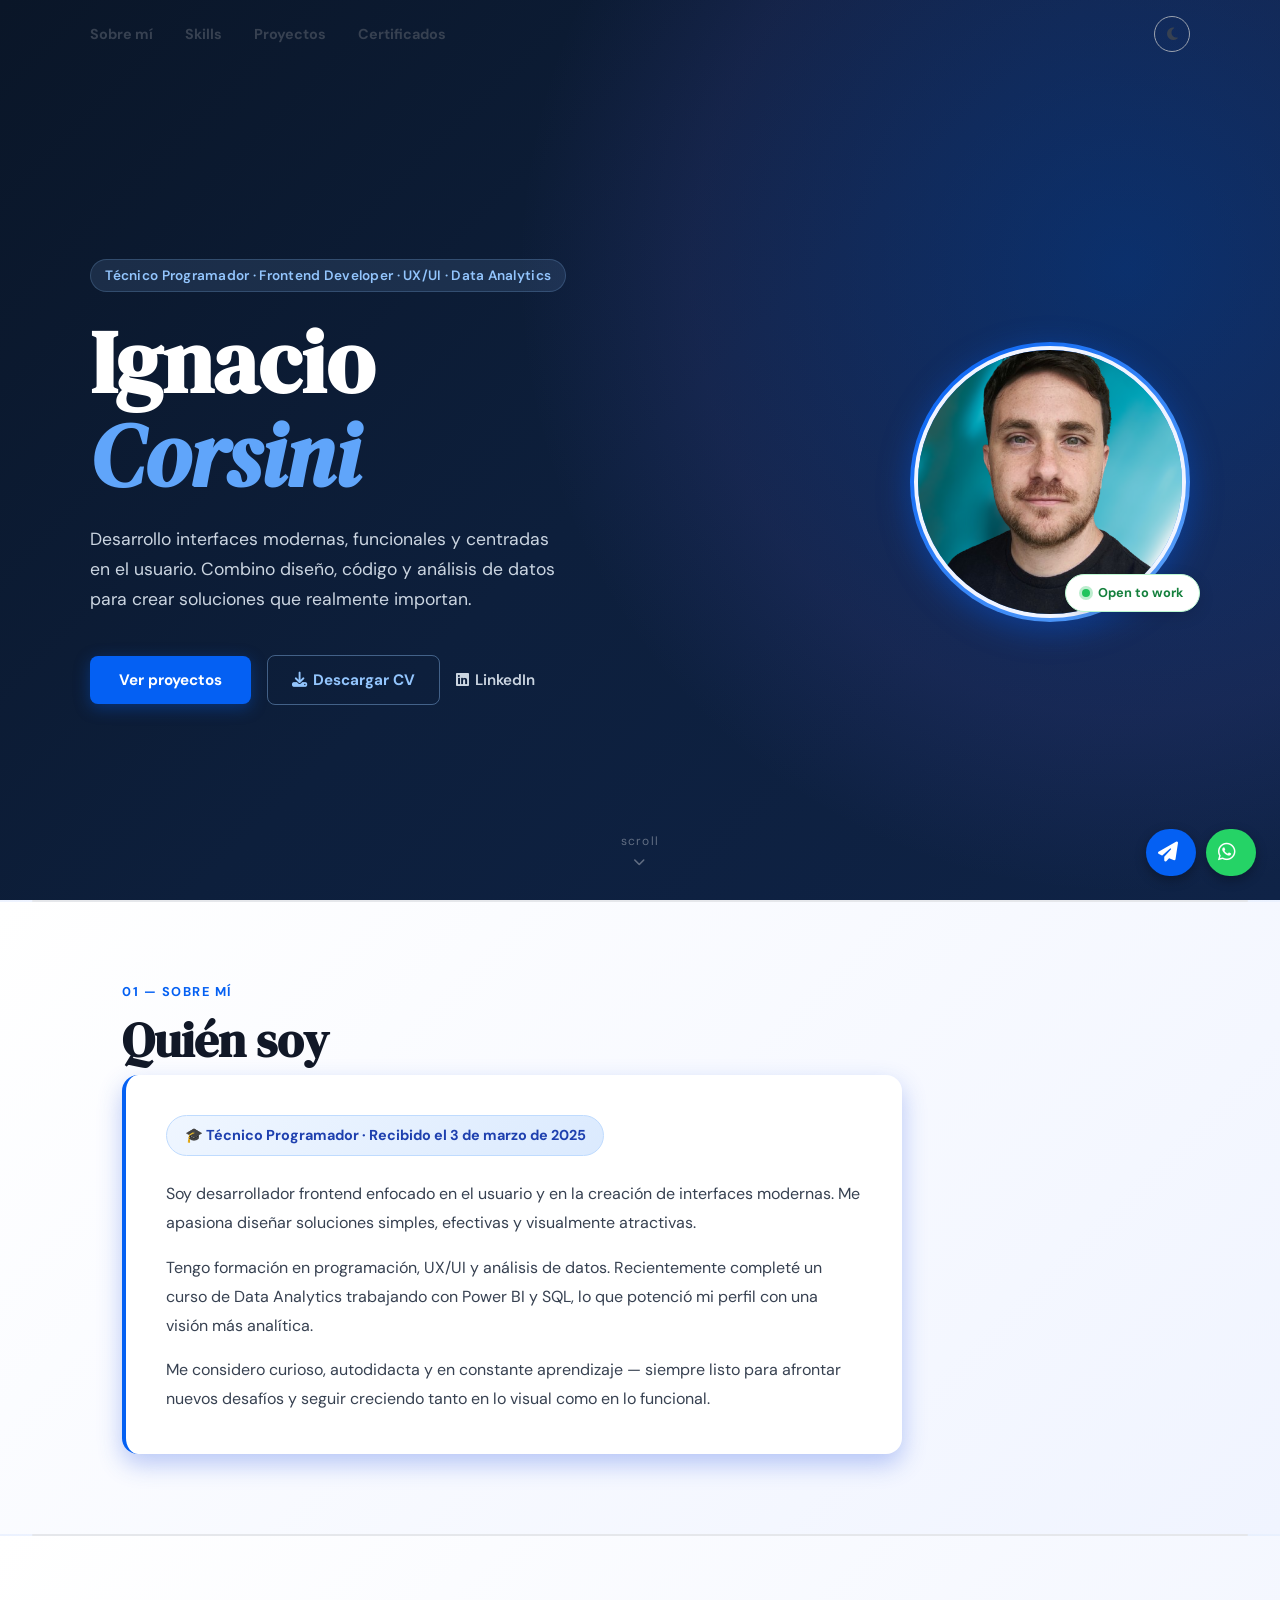
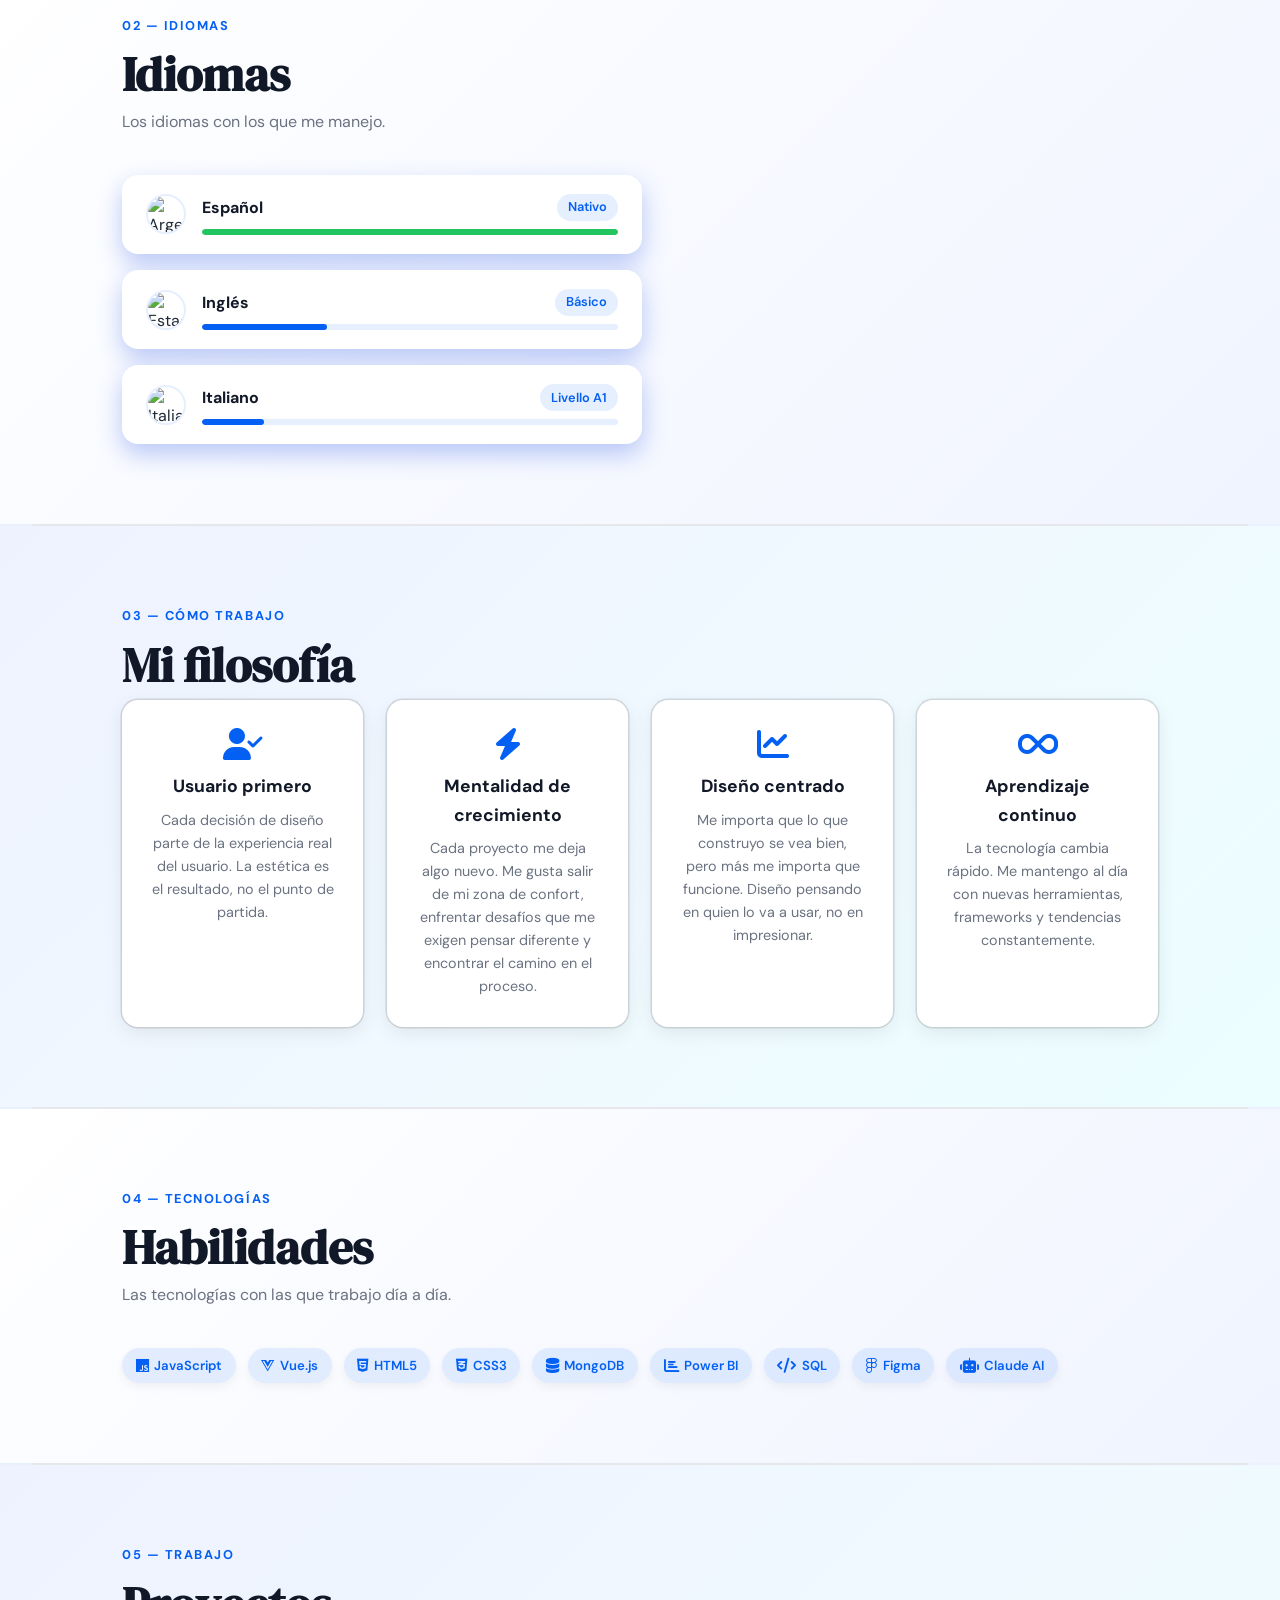
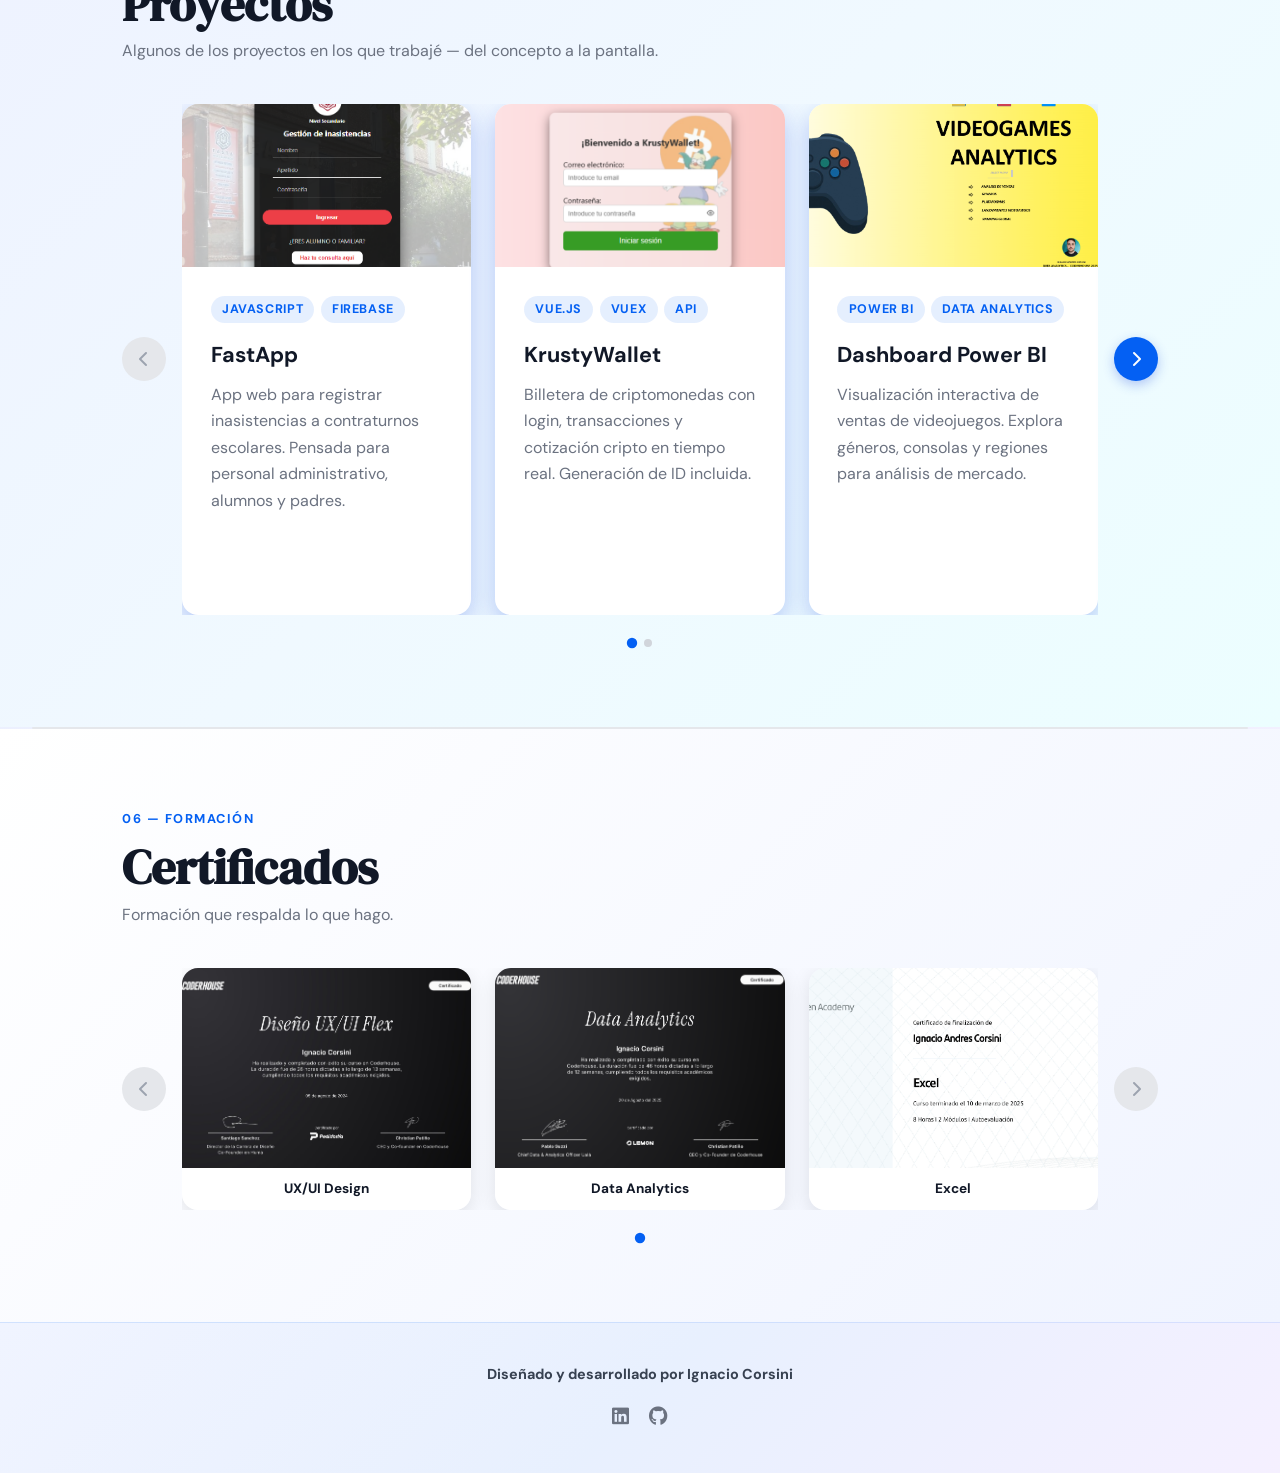
==== commit 798fe909: "agregado de cv y nuevos estilos" ====
--- a/index.html
+++ b/index.html
@@ -21,6 +21,9 @@
         <li><a href="#proyectos">Proyectos</a></li>
         <li><a href="#certificados">Certificados</a></li>
       </ul>
+      <button class="theme-toggle" id="themeToggle" aria-label="Cambiar tema">
+        <i class="fas fa-moon" id="themeIcon"></i>
+      </button>
 
     </div>
   </nav>
@@ -37,6 +40,9 @@
         </p>
         <div class="hero-cta">
           <a href="#proyectos" class="btn-primary">Ver proyectos</a>
+          <a href="./CV_Ignacio_Corsini_2026.pdf" download class="btn-cv">
+            <i class="fas fa-download"></i> Descargar CV
+          </a>
           <a href="https://www.linkedin.com/in/nachocorsini" target="_blank" rel="noopener noreferrer" class="btn-ghost">
             <i class="fab fa-linkedin"></i> LinkedIn
           </a>
@@ -47,7 +53,7 @@
           <img src="./img/nacho.png" alt="Ignacio Corsini" />
         </div>
         <div class="hero-badge">
-          <i class="fas fa-code"></i>
+          <span class="badge-dot"></span>
           <span>Open to work</span>
         </div>
       </div>
@@ -57,6 +63,9 @@
       <i class="fas fa-chevron-down"></i>
     </div>
   </section>
+
+
+  <div class="pulse-sep"></div>
 
   <!-- ===== SOBRE MÍ ===== -->
   <section class="sobre-mi" id="sobre-mi">
@@ -80,10 +89,59 @@
     </div>
   </section>
 
+  <div class="pulse-sep"></div>
+
+  <!-- ===== IDIOMAS ===== -->
+  <section class="idiomas" id="idiomas">
+    <div class="section-inner">
+      <div class="section-label">02 — Idiomas</div>
+      <h2 class="section-title">Idiomas</h2>
+      <p class="section-subtitle">Los idiomas con los que me manejo.</p>
+      <div class="idiomas-grid">
+
+        <div class="idioma-card">
+          <img class="idioma-flag" src="https://flagcdn.com/w40/ar.png" alt="Argentina" />
+          <div class="idioma-info">
+            <span class="idioma-nombre">Español</span>
+            <span class="idioma-nivel">Nativo</span>
+          </div>
+          <div class="idioma-bar">
+            <div class="idioma-bar-fill" style="width: 100%; background: #22c55e;"></div>
+          </div>
+        </div>
+
+        <div class="idioma-card">
+          <img class="idioma-flag" src="https://flagcdn.com/w40/us.png" alt="Estados Unidos" />
+          <div class="idioma-info">
+            <span class="idioma-nombre">Inglés</span>
+            <span class="idioma-nivel">Básico</span>
+          </div>
+          <div class="idioma-bar">
+            <div class="idioma-bar-fill" style="width: 30%; background: var(--blue);"></div>
+          </div>
+        </div>
+
+        <div class="idioma-card">
+          <img class="idioma-flag" src="https://flagcdn.com/w40/it.png" alt="Italia" />
+          <div class="idioma-info">
+            <span class="idioma-nombre">Italiano</span>
+            <span class="idioma-nivel">Livello A1</span>
+          </div>
+          <div class="idioma-bar">
+            <div class="idioma-bar-fill" style="width: 15%; background: var(--blue);"></div>
+          </div>
+        </div>
+
+      </div>
+    </div>
+  </section>
+
+  <div class="pulse-sep"></div>
+
   <!-- ===== FILOSOFÍA ===== -->
   <section class="filosofia" id="filosofia">
     <div class="section-inner">
-      <div class="section-label">02 — Cómo trabajo</div>
+      <div class="section-label">03 — Cómo trabajo</div>
       <h2 class="section-title">Mi filosofía</h2>
       <div class="filosofia-grid">
         <div class="filo-card">
@@ -110,10 +168,13 @@
     </div>
   </section>
 
+
+  <div class="pulse-sep"></div>
+
   <!-- ===== HABILIDADES ===== -->
   <section class="skills" id="habilidades">
     <div class="section-inner">
-      <div class="section-label">03 — Tecnologías</div>
+      <div class="section-label">04 — Tecnologías</div>
       <h2 class="section-title">Habilidades</h2>
       <p class="section-subtitle">Las tecnologías con las que trabajo día a día.</p>
       <div class="skills-list">
@@ -130,10 +191,13 @@
     </div>
   </section>
 
+
+  <div class="pulse-sep"></div>
+
   <!-- ===== PROYECTOS ===== -->
   <section class="proyectos" id="proyectos">
     <div class="section-inner">
-      <div class="section-label">04 — Trabajo</div>
+      <div class="section-label">05 — Trabajo</div>
       <h2 class="section-title">Proyectos</h2>
       <p class="section-subtitle">Algunos de los proyectos en los que trabajé — del concepto a la pantalla.</p>
       <div class="proyectos-carousel">
@@ -234,9 +298,12 @@
       </div>
     </div>
   </section>
+
+  <div class="pulse-sep"></div>
+
   <section class="certificados" id="certificados">
     <div class="section-inner">
-      <div class="section-label">05 — Formación</div>
+      <div class="section-label">06 — Formación</div>
       <h2 class="section-title">Certificados</h2>
       <p class="section-subtitle">Formación que respalda lo que hago.</p>
       <div class="cert-carousel">
@@ -324,6 +391,10 @@
       </form>
     </div>
   </div>
+  <!-- ===== BACK TO TOP ===== -->
+  <button class="back-to-top" id="backToTop" aria-label="Volver arriba">
+    <i class="fas fa-chevron-up"></i>
+  </button>
 
 </body>
 </html>
--- a/style.css
+++ b/style.css
@@ -27,6 +27,32 @@
   --grad-a: linear-gradient(135deg, #f0f4ff 0%, #e8f0fe 50%, #f5f0ff 100%);
   --grad-b: linear-gradient(135deg, #ffffff 0%, #f0f4ff 100%);
   --grad-c: linear-gradient(135deg, #eef2ff 0%, #f0f9ff 50%, #ecfeff 100%);
+  --pulse-line: #e5e7eb;
+  --sobre-card-bg: #ffffff;
+  --footer-border: rgba(4, 96, 243, 0.12);
+}
+
+[data-theme="dark"] {
+  --blue: #60a5fa;
+  --blue-light: rgba(96, 165, 250, 0.12);
+  --blue-mid: rgba(96, 165, 250, 0.2);
+  --blue-glow: rgba(96, 165, 250, 0.2);
+  --blue-glow-strong: rgba(96, 165, 250, 0.35);
+  --bg: #0f1117;
+  --surface: #1a1d27;
+  --text-dark: #f1f5f9;
+  --text-body: #e2e8f0;
+  --text-mid: #cbd5e1;
+  --text-muted: #94a3b8;
+  --text-light: #64748b;
+  --shadow-card: 0 10px 25px rgba(0, 0, 0, 0.4);
+  --shadow-card-hover: 0 20px 40px rgba(0, 0, 0, 0.6);
+  --grad-a: linear-gradient(135deg, #0f1117 0%, #131825 50%, #0f1117 100%);
+  --grad-b: linear-gradient(135deg, #1a1d27 0%, #0f1117 100%);
+  --grad-c: linear-gradient(135deg, #131825 0%, #0f1520 50%, #131825 100%);
+  --pulse-line: #2d3748;
+  --sobre-card-bg: #1a1d27;
+  --footer-border: rgba(96, 165, 250, 0.1);
 }
 
 html {
@@ -52,9 +78,17 @@
 }
 
 .navbar.scrolled {
-  background: rgba(240, 244, 255, 0.97);
+  background: rgba(15, 17, 23, 0.97);
   backdrop-filter: blur(16px);
   box-shadow: 0 2px 20px rgba(0, 0, 0, 0.08);
+}
+
+[data-theme="dark"] .navbar.scrolled {
+  background: rgba(15, 17, 23, 0.97);
+}
+
+[data-theme="light"] .navbar.scrolled {
+  background: rgba(240, 244, 255, 0.97);
 }
 
 .nav-inner {
@@ -93,7 +127,31 @@
   color: var(--blue);
 }
 
-/* ===== HERO ===== */
+/* ===== THEME TOGGLE ===== */
+.theme-toggle {
+  width: 36px;
+  height: 36px;
+  border-radius: 50%;
+  border: 1.5px solid var(--text-light);
+  background: transparent;
+  color: var(--text-mid);
+  font-size: 0.9rem;
+  cursor: pointer;
+  display: flex;
+  align-items: center;
+  justify-content: center;
+  transition: all var(--transition);
+  flex-shrink: 0;
+  margin-left: auto;
+}
+
+.theme-toggle:hover {
+  border-color: var(--blue);
+  color: var(--blue);
+  transform: rotate(15deg);
+}
+
+
 .hero {
   min-height: 100vh;
   display: flex;
@@ -187,6 +245,27 @@
   box-shadow: 0 8px 24px rgba(4, 96, 243, 0.45);
 }
 
+.btn-cv {
+  color: #93c5fd;
+  font-weight: 700;
+  font-size: 0.95rem;
+  text-decoration: none;
+  display: flex;
+  align-items: center;
+  gap: 0.4rem;
+  padding: 0.75rem 1.5rem;
+  border-radius: var(--radius-sm);
+  border: 1.5px solid rgba(147, 197, 253, 0.4);
+  transition: border-color var(--transition), background var(--transition), transform var(--transition);
+}
+
+.btn-cv:hover {
+  border-color: #93c5fd;
+  background: rgba(147, 197, 253, 0.08);
+  transform: translateY(-2px);
+}
+
+
 .btn-ghost {
   color: #cbd5e1;
   font-weight: 600;
@@ -239,12 +318,37 @@
   padding: 0.5rem 1rem;
   font-size: 0.8rem;
   font-weight: 700;
-  color: var(--blue);
-  display: flex;
-  align-items: center;
-  gap: 0.4rem;
+  color: #15803d;
+  display: flex;
+  align-items: center;
+  gap: 0.5rem;
   box-shadow: 0 4px 16px rgba(0,0,0,0.12);
   animation: float 3s ease-in-out infinite;
+  border: 1.5px solid #bbf7d0;
+}
+
+.badge-dot {
+  width: 8px;
+  height: 8px;
+  border-radius: 50%;
+  background: #22c55e;
+  flex-shrink: 0;
+  position: relative;
+}
+
+.badge-dot::after {
+  content: '';
+  position: absolute;
+  inset: -3px;
+  border-radius: 50%;
+  background: #22c55e;
+  opacity: 0.3;
+  animation: dotPulse 1.5s ease-in-out infinite;
+}
+
+@keyframes dotPulse {
+  0%, 100% { transform: scale(1); opacity: 0.3; }
+  50% { transform: scale(1.8); opacity: 0; }
 }
 
 @keyframes float {
@@ -272,7 +376,33 @@
   50% { transform: translateX(-50%) translateY(6px); }
 }
 
-/* ===== SECCIONES COMUNES ===== */
+/* ===== PULSE SEPARATOR ===== */
+.pulse-sep {
+  height: 2px;
+  background: var(--pulse-line);
+  border-radius: 999px;
+  position: relative;
+  overflow: hidden;
+  margin: 0 2rem;
+}
+
+.pulse-sep::after {
+  content: '';
+  position: absolute;
+  top: 0;
+  left: -60%;
+  width: 60%;
+  height: 100%;
+  background: linear-gradient(90deg, transparent, var(--blue), transparent);
+  animation: pulseSlide 2.5s ease-in-out infinite;
+}
+
+@keyframes pulseSlide {
+  0% { left: -60%; }
+  100% { left: 120%; }
+}
+
+
 .section-inner {
   max-width: 1100px;
   margin: 0 auto;
@@ -309,7 +439,7 @@
 }
 
 .sobre-card {
-  background: var(--surface);
+  background: var(--sobre-card-bg);
   border-radius: var(--radius);
   padding: 2.5rem;
   box-shadow: 0 10px 25px var(--blue-glow);
@@ -338,6 +468,75 @@
 
 .sobre-bio:last-child {
   margin-bottom: 0;
+}
+
+/* ===== IDIOMAS ===== */
+.idiomas {
+  background: var(--grad-b);
+}
+
+.idiomas-grid {
+  display: flex;
+  flex-direction: column;
+  gap: 1rem;
+  max-width: 520px;
+}
+
+.idioma-card {
+  background: var(--surface);
+  border-radius: var(--radius);
+  padding: 1.2rem 1.5rem;
+  box-shadow: var(--shadow-card);
+  display: grid;
+  grid-template-columns: auto 1fr;
+  grid-template-rows: auto auto;
+  column-gap: 1rem;
+  row-gap: 0.5rem;
+  align-items: center;
+}
+
+.idioma-flag {
+  width: 40px;
+  height: 40px;
+  border-radius: 50%;
+  object-fit: cover;
+  grid-row: 1 / 3;
+  border: 2px solid var(--blue-light);
+  flex-shrink: 0;
+}
+
+.idioma-info {
+  display: flex;
+  align-items: center;
+  justify-content: space-between;
+}
+
+.idioma-nombre {
+  font-weight: 700;
+  font-size: 1rem;
+  color: var(--text-dark);
+}
+
+.idioma-nivel {
+  font-size: 0.8rem;
+  font-weight: 600;
+  background: var(--blue-light);
+  color: var(--blue);
+  padding: 0.2rem 0.7rem;
+  border-radius: var(--radius-pill);
+}
+
+.idioma-bar {
+  height: 6px;
+  background: var(--blue-light);
+  border-radius: var(--radius-pill);
+  overflow: hidden;
+}
+
+.idioma-bar-fill {
+  height: 100%;
+  border-radius: var(--radius-pill);
+  transition: width 1s ease;
 }
 
 .filosofia {
@@ -857,7 +1056,7 @@
 footer {
   background: var(--grad-a);
   color: var(--text-muted);
-  border-top: 1px solid rgba(4, 96, 243, 0.12);
+  border-top: 1px solid var(--footer-border);
 }
 
 .footer-inner {
@@ -1045,7 +1244,42 @@
 
 .close:hover { color: var(--text-dark); }
 
-/* ===== RESPONSIVE ===== */
+/* ===== BACK TO TOP ===== */
+.back-to-top {
+  position: fixed;
+  bottom: 90px;
+  right: 24px;
+  width: 44px;
+  height: 44px;
+  border-radius: 50%;
+  background: var(--blue);
+  color: white;
+  border: none;
+  font-size: 1rem;
+  cursor: pointer;
+  display: flex;
+  align-items: center;
+  justify-content: center;
+  box-shadow: 0 4px 12px var(--blue-glow);
+  z-index: 1050;
+  opacity: 0;
+  transform: translateY(16px);
+  pointer-events: none;
+  transition: opacity 0.3s ease, transform 0.3s ease, background var(--transition);
+}
+
+.back-to-top.visible {
+  opacity: 1;
+  transform: translateY(0);
+  pointer-events: all;
+}
+
+.back-to-top:hover {
+  background: #0352d4;
+  transform: translateY(-2px);
+}
+
+
 @media (max-width: 768px) {
   .hero-content {
     flex-direction: column-reverse;
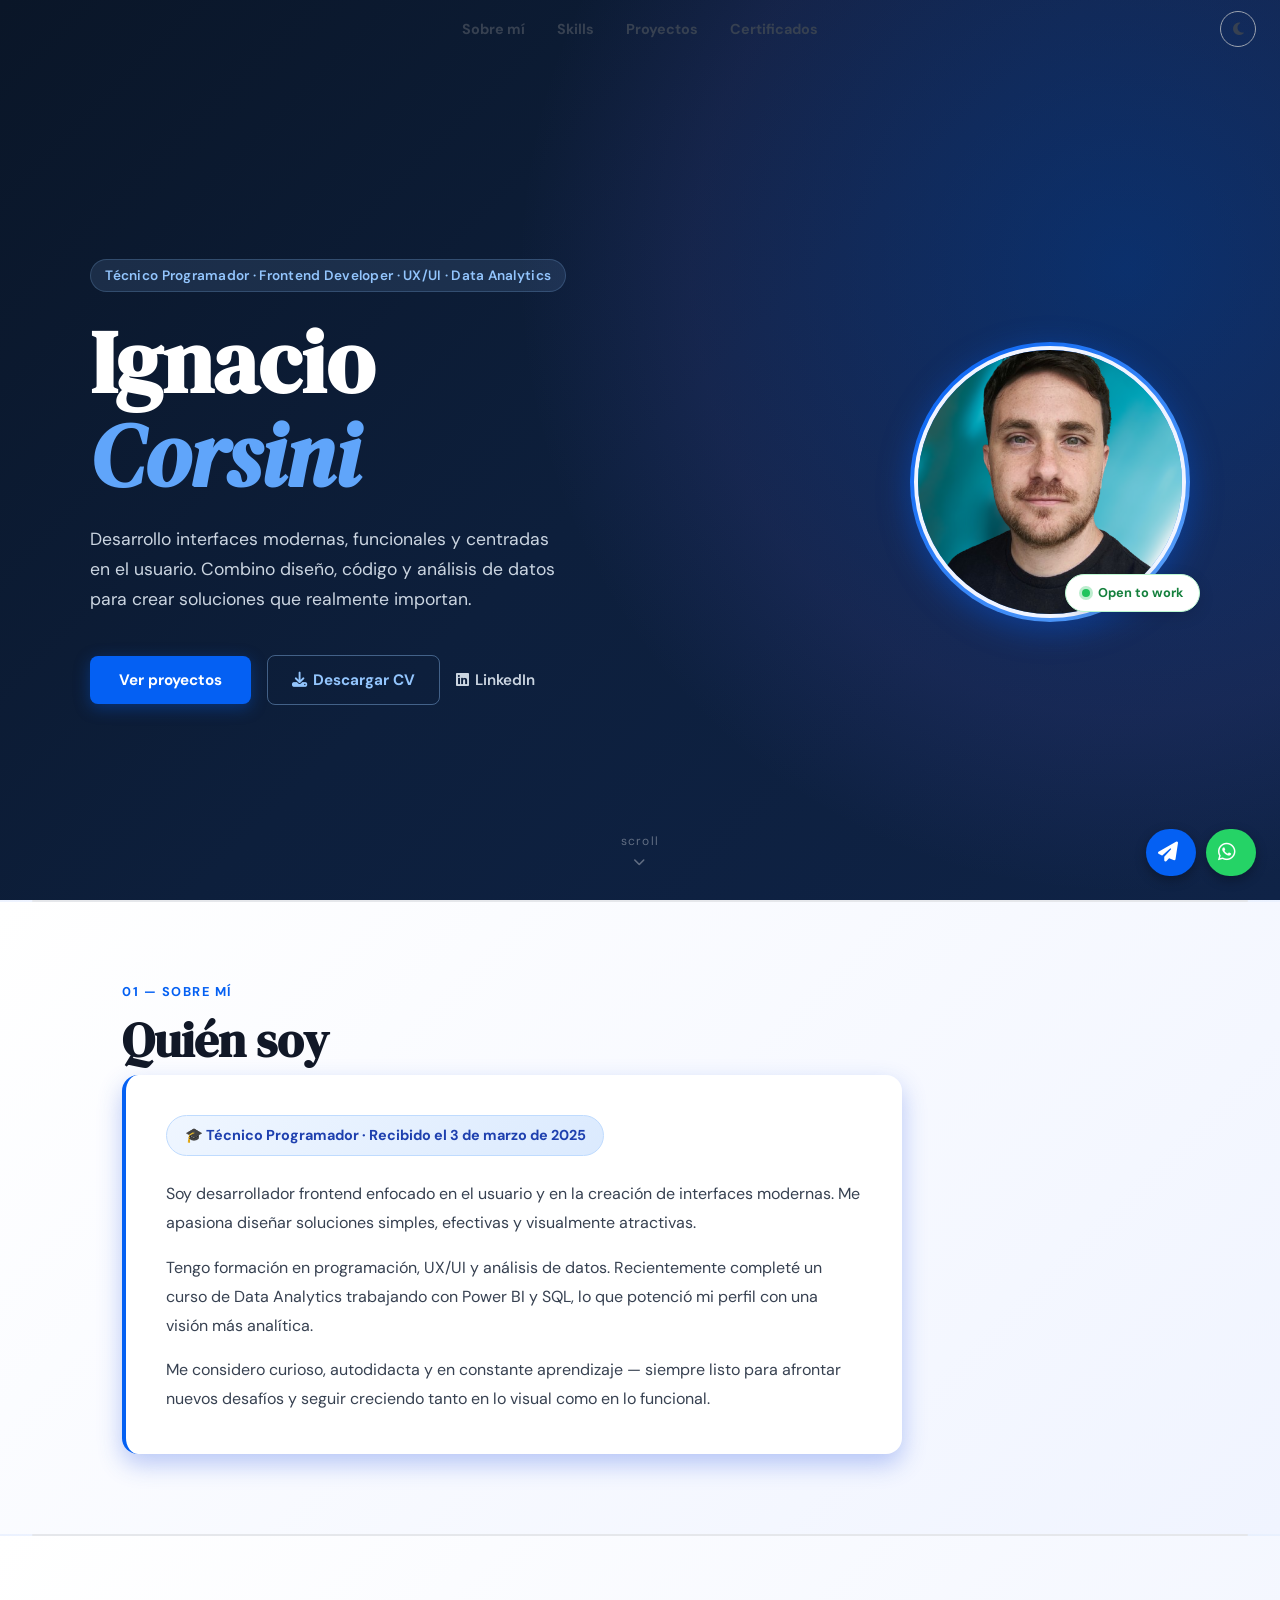
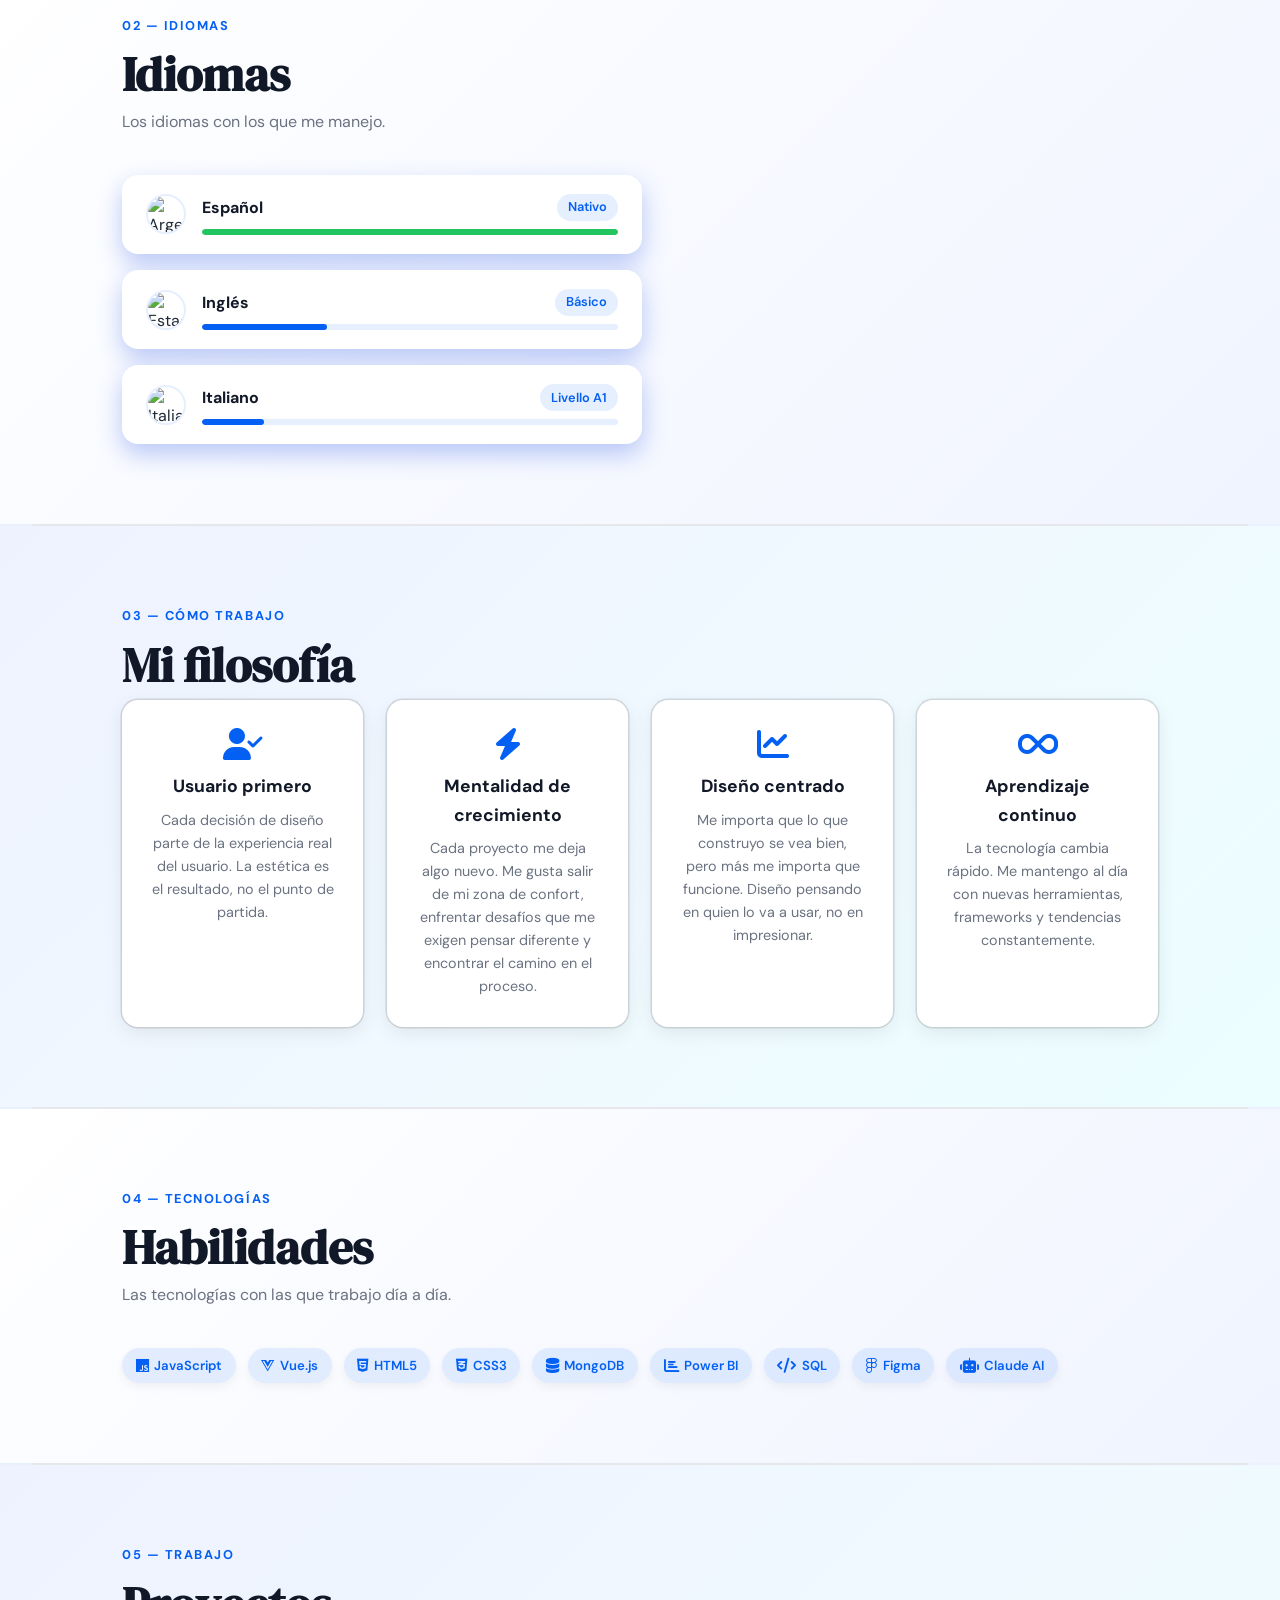
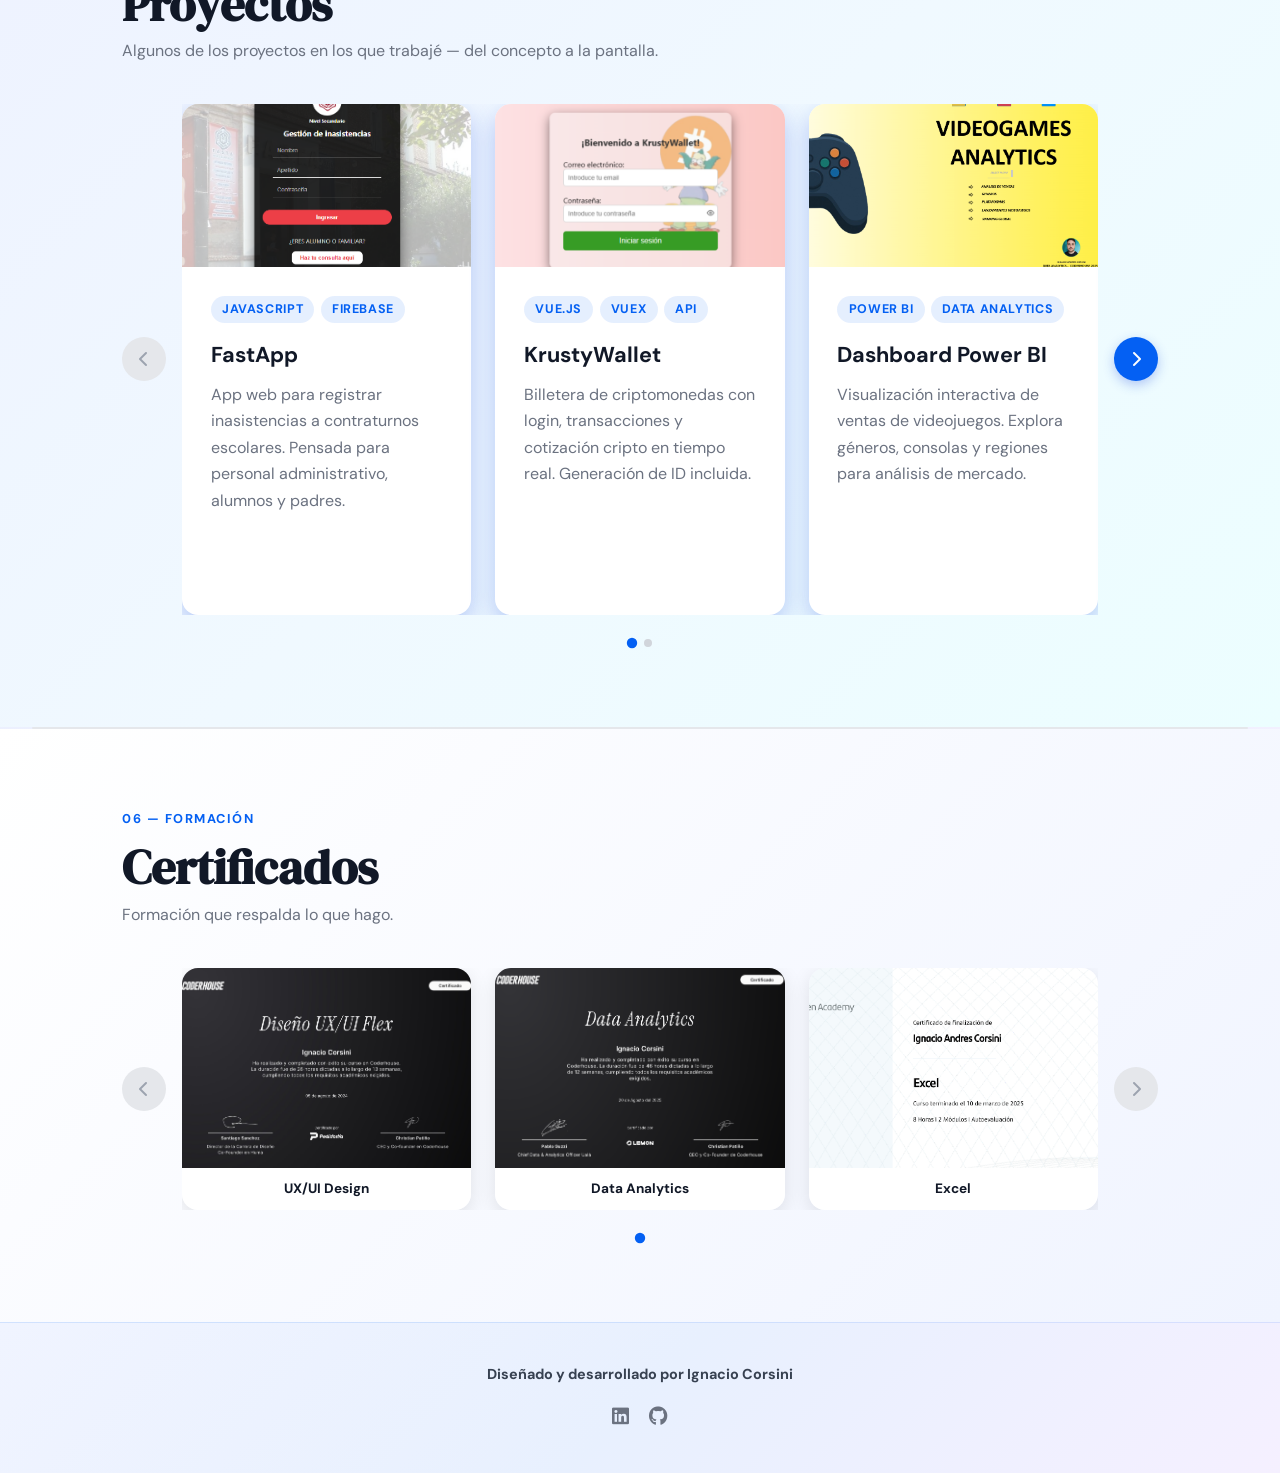
==== commit 5973d73b: "modificaciones nuevas" ====
--- a/index.html
+++ b/index.html
@@ -21,9 +21,10 @@
         <li><a href="#proyectos">Proyectos</a></li>
         <li><a href="#certificados">Certificados</a></li>
       </ul>
-      <button class="theme-toggle" id="themeToggle" aria-label="Cambiar tema">
-        <i class="fas fa-moon" id="themeIcon"></i>
-      </button>
+    </div>
+    <button class="theme-toggle" id="themeToggle" aria-label="Cambiar tema">
+      <i class="fas fa-moon" id="themeIcon"></i>
+    </button>
 
     </div>
   </nav>
--- a/style.css
+++ b/style.css
@@ -142,7 +142,10 @@
   justify-content: center;
   transition: all var(--transition);
   flex-shrink: 0;
-  margin-left: auto;
+  position: absolute;
+  right: 1.5rem;
+  top: 50%;
+  transform: translateY(-50%);
 }
 
 .theme-toggle:hover {
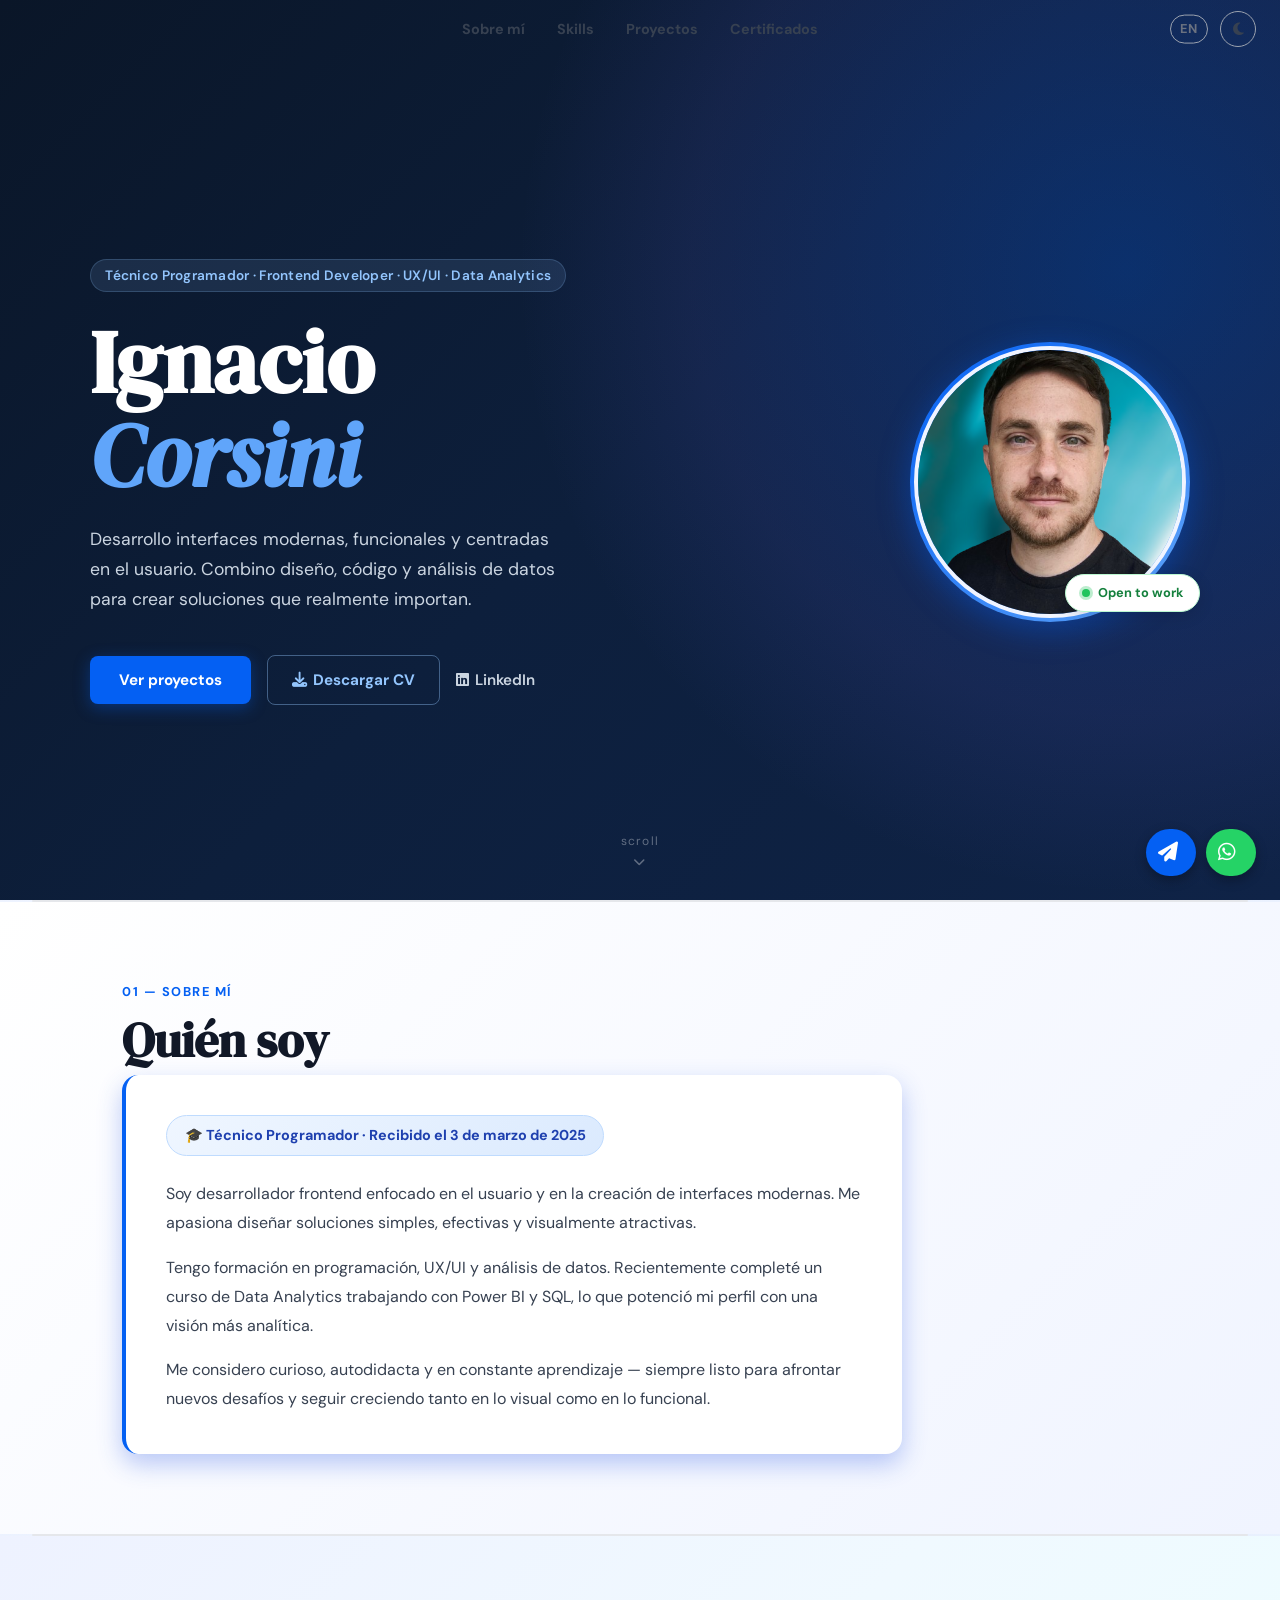
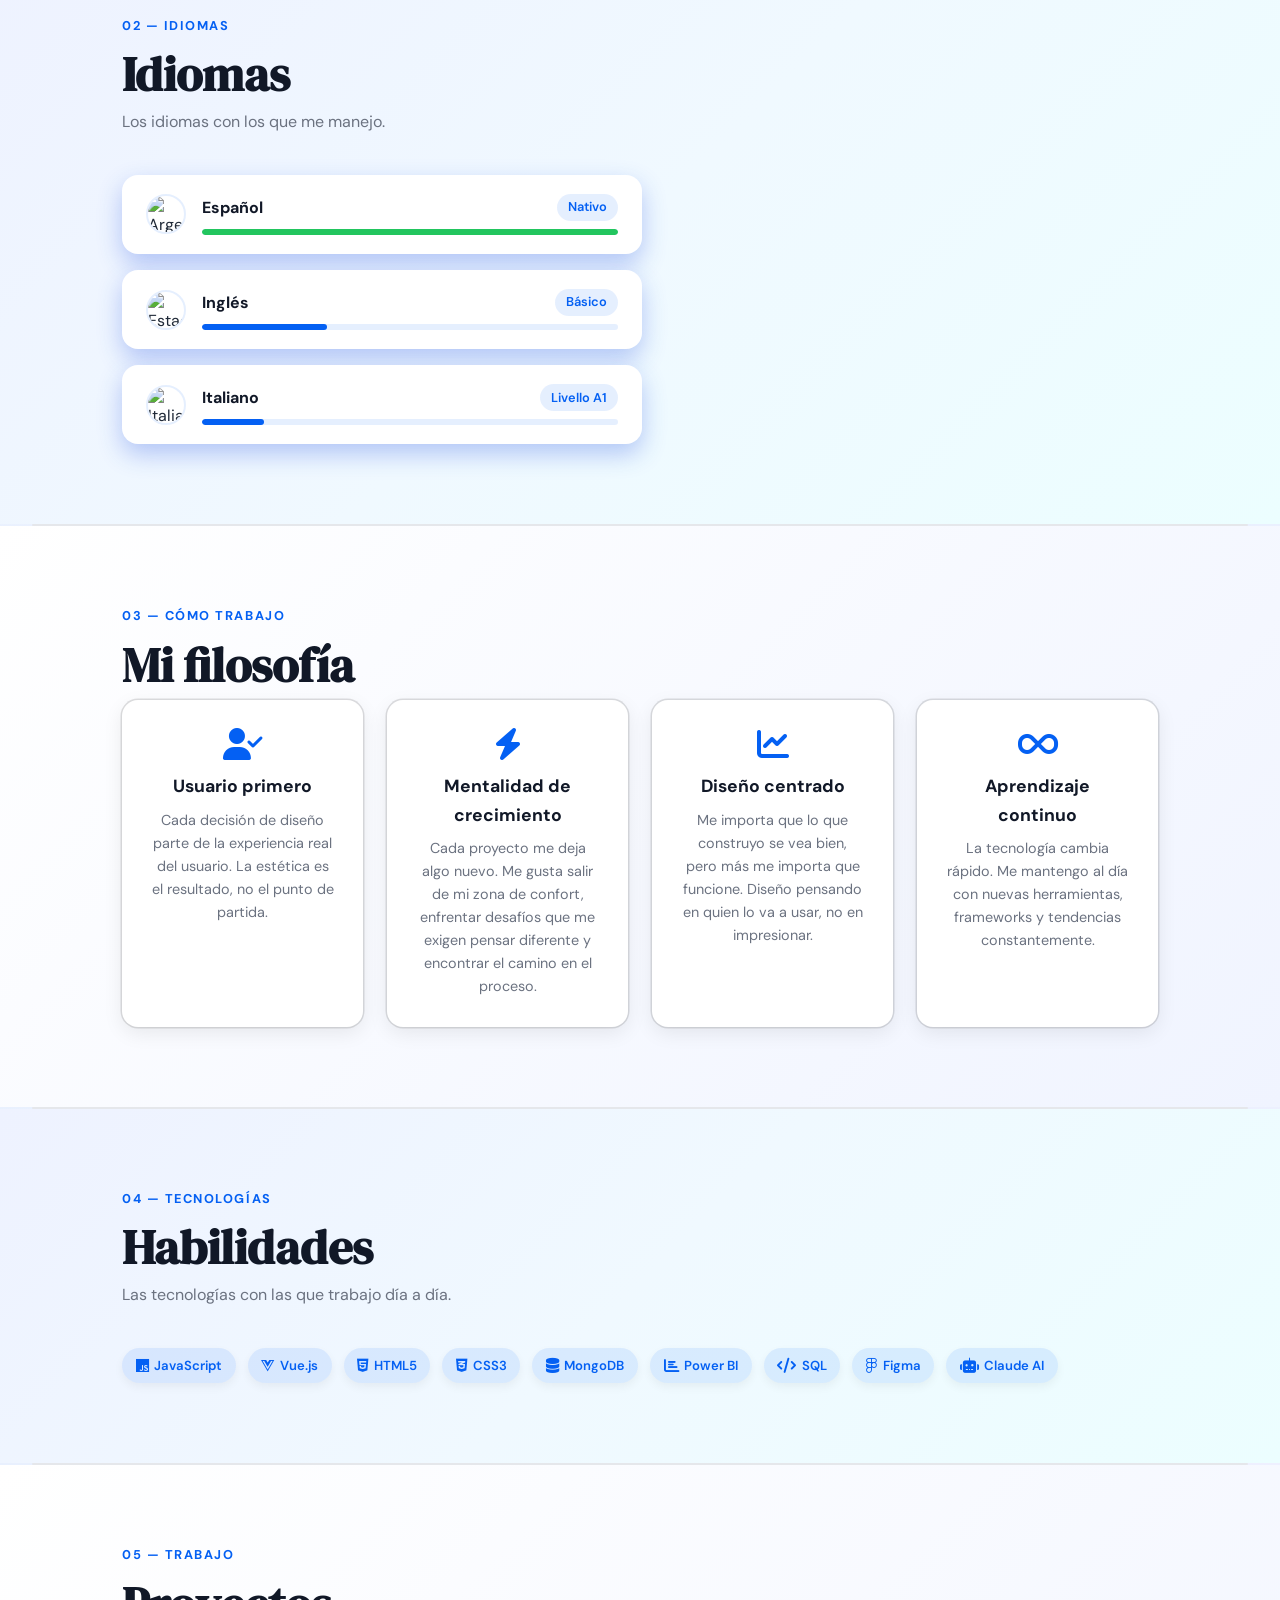
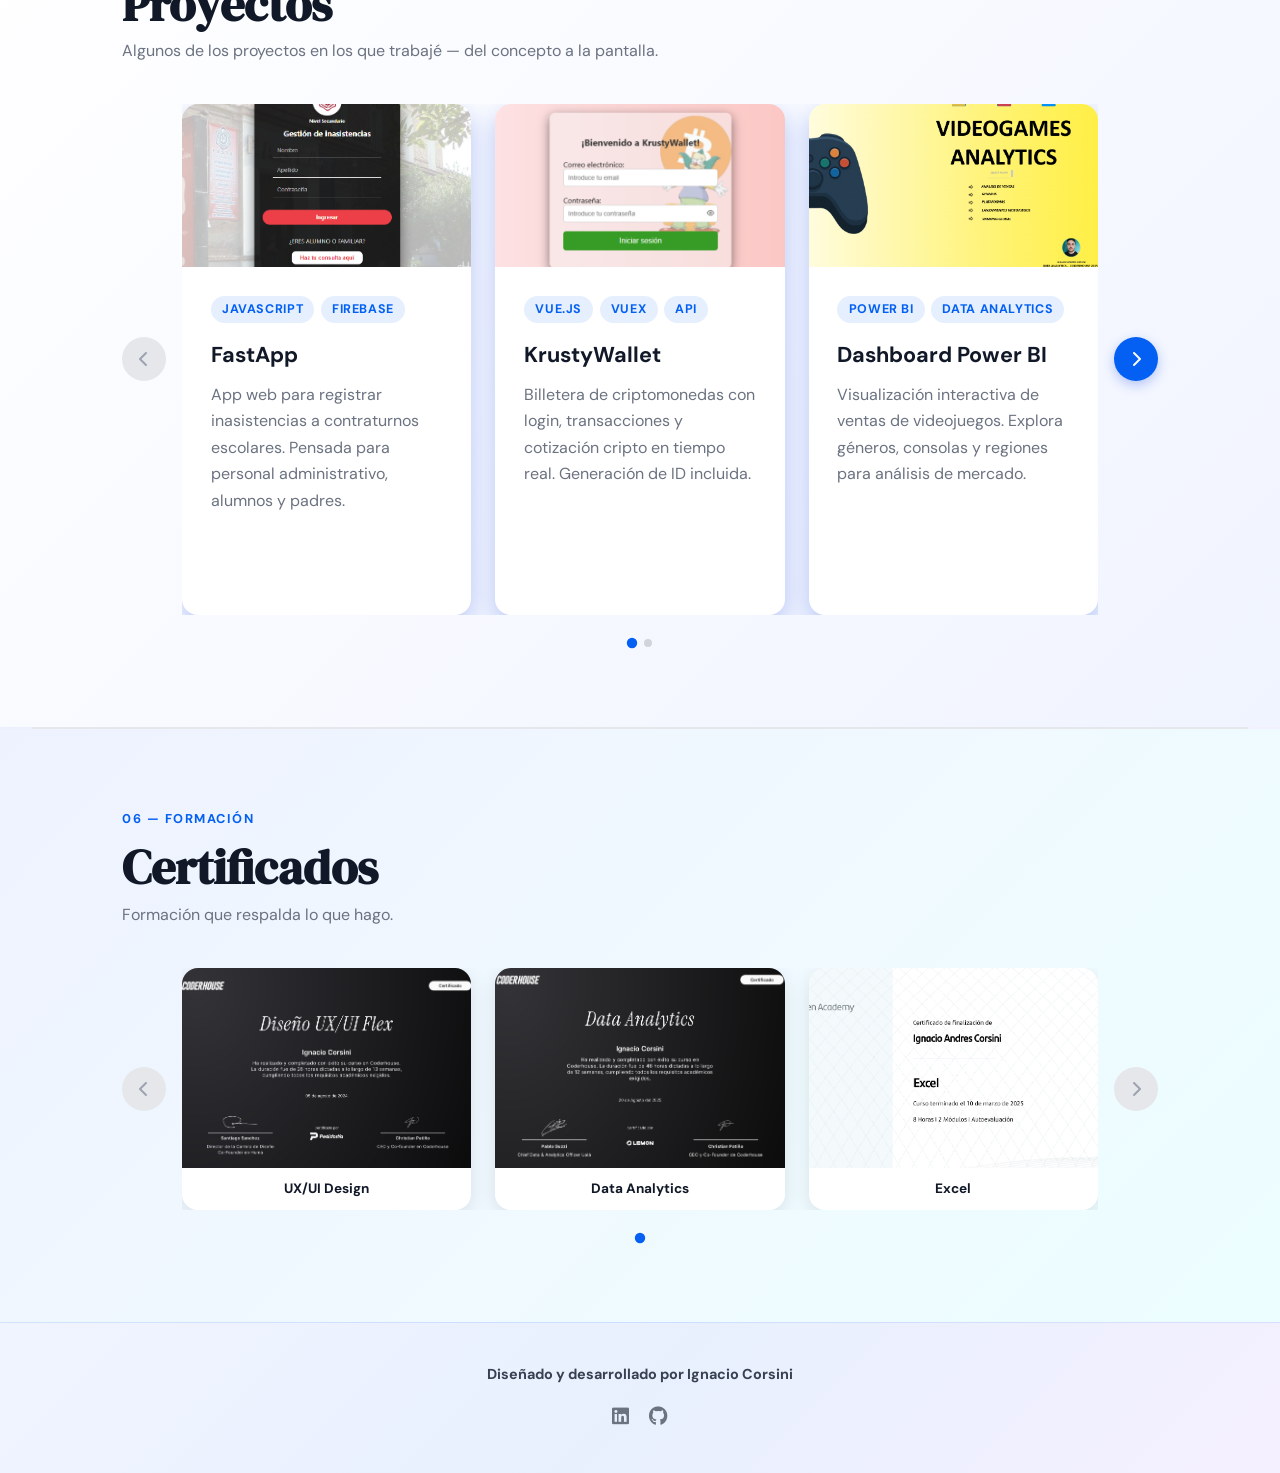
==== commit 99ac8366: "finalizando detalles" ====
--- a/index.html
+++ b/index.html
@@ -22,6 +22,7 @@
         <li><a href="#certificados">Certificados</a></li>
       </ul>
     </div>
+    <a href="./index-en.html" class="lang-toggle" aria-label="Switch to English">EN</a>
     <button class="theme-toggle" id="themeToggle" aria-label="Cambiar tema">
       <i class="fas fa-moon" id="themeIcon"></i>
     </button>
@@ -41,7 +42,7 @@
         </p>
         <div class="hero-cta">
           <a href="#proyectos" class="btn-primary">Ver proyectos</a>
-          <a href="./CV_Ignacio_Corsini_2026.pdf" download class="btn-cv">
+          <a href="./CV_Ignacio_Corsini 2026.pdf" download class="btn-cv">
             <i class="fas fa-download"></i> Descargar CV
           </a>
           <a href="https://www.linkedin.com/in/nachocorsini" target="_blank" rel="noopener noreferrer" class="btn-ghost">
@@ -69,7 +70,7 @@
   <div class="pulse-sep"></div>
 
   <!-- ===== SOBRE MÍ ===== -->
-  <section class="sobre-mi" id="sobre-mi">
+  <section class="sobre-mi reveal" id="sobre-mi">
     <div class="section-inner">
       <div class="section-label">01 — Sobre mí</div>
       <h2 class="section-title">Quién soy</h2>
@@ -93,7 +94,7 @@
   <div class="pulse-sep"></div>
 
   <!-- ===== IDIOMAS ===== -->
-  <section class="idiomas" id="idiomas">
+  <section class="idiomas reveal" id="idiomas">
     <div class="section-inner">
       <div class="section-label">02 — Idiomas</div>
       <h2 class="section-title">Idiomas</h2>
@@ -140,7 +141,7 @@
   <div class="pulse-sep"></div>
 
   <!-- ===== FILOSOFÍA ===== -->
-  <section class="filosofia" id="filosofia">
+  <section class="filosofia reveal" id="filosofia">
     <div class="section-inner">
       <div class="section-label">03 — Cómo trabajo</div>
       <h2 class="section-title">Mi filosofía</h2>
@@ -173,7 +174,7 @@
   <div class="pulse-sep"></div>
 
   <!-- ===== HABILIDADES ===== -->
-  <section class="skills" id="habilidades">
+  <section class="skills reveal" id="habilidades">
     <div class="section-inner">
       <div class="section-label">04 — Tecnologías</div>
       <h2 class="section-title">Habilidades</h2>
@@ -196,7 +197,7 @@
   <div class="pulse-sep"></div>
 
   <!-- ===== PROYECTOS ===== -->
-  <section class="proyectos" id="proyectos">
+  <section class="proyectos reveal" id="proyectos">
     <div class="section-inner">
       <div class="section-label">05 — Trabajo</div>
       <h2 class="section-title">Proyectos</h2>
@@ -302,7 +303,7 @@
 
   <div class="pulse-sep"></div>
 
-  <section class="certificados" id="certificados">
+  <section class="certificados reveal" id="certificados">
     <div class="section-inner">
       <div class="section-label">06 — Formación</div>
       <h2 class="section-title">Certificados</h2>
@@ -350,6 +351,18 @@
     </div>
   </div>
   </section>
+
+  <!-- ===== BOTONES FLOTANTES ===== -->
+  <div class="floating-buttons-container">
+    <button class="floating-button contacto" id="btnContacto2">
+      <i class="fas fa-paper-plane"></i>
+      <span>Contacto</span>
+    </button>
+    <a class="floating-button whatsapp" href="https://wa.me/3564612478" target="_blank" rel="noopener noreferrer">
+      <i class="fab fa-whatsapp"></i>
+      <span>WhatsApp</span>
+    </a>
+  </div>
 
   <!-- ===== FOOTER ===== -->
   <footer>
@@ -365,18 +378,6 @@
       </div>
     </div>
   </footer>
-
-  <!-- ===== BOTONES FLOTANTES ===== -->
-  <div class="floating-buttons-container">
-    <button class="floating-button contacto" id="btnContacto2">
-      <i class="fas fa-paper-plane"></i>
-      <span>Contacto</span>
-    </button>
-    <a class="floating-button whatsapp" href="https://wa.me/3564612478" target="_blank" rel="noopener noreferrer">
-      <i class="fab fa-whatsapp"></i>
-      <span>WhatsApp</span>
-    </a>
-  </div>
 
   <!-- ===== MODAL ===== -->
   <div class="modal" id="contactModal" role="dialog" aria-modal="true" aria-label="Formulario de contacto">
--- a/style.css
+++ b/style.css
@@ -127,7 +127,29 @@
   color: var(--blue);
 }
 
-/* ===== THEME TOGGLE ===== */
+/* ===== LANG TOGGLE ===== */
+.lang-toggle {
+  position: absolute;
+  right: 4.5rem;
+  top: 50%;
+  transform: translateY(-50%);
+  font-size: 0.8rem;
+  font-weight: 700;
+  color: var(--text-muted);
+  text-decoration: none;
+  letter-spacing: 0.05em;
+  border: 1.5px solid var(--text-light);
+  border-radius: var(--radius-pill);
+  padding: 0.2rem 0.6rem;
+  transition: all var(--transition);
+}
+
+.lang-toggle:hover {
+  border-color: var(--blue);
+  color: var(--blue);
+}
+
+
 .theme-toggle {
   width: 36px;
   height: 36px;
@@ -151,7 +173,6 @@
 .theme-toggle:hover {
   border-color: var(--blue);
   color: var(--blue);
-  transform: rotate(15deg);
 }
 
 
@@ -475,7 +496,7 @@
 
 /* ===== IDIOMAS ===== */
 .idiomas {
-  background: var(--grad-b);
+  background: var(--grad-c);
 }
 
 .idiomas-grid {
@@ -543,7 +564,7 @@
 }
 
 .filosofia {
-  background: var(--grad-c);
+  background: var(--grad-b);
 }
 
 .filosofia-grid {
@@ -590,7 +611,7 @@
 
 /* ===== HABILIDADES ===== */
 .skills {
-  background: var(--grad-b);
+  background: var(--grad-c);
 }
 
 .skills-list {
@@ -625,7 +646,7 @@
 
 /* ===== PROYECTOS ===== */
 .proyectos {
-  background: var(--grad-c);
+  background: var(--grad-b);
 }
 
 .proyectos .section-inner {
@@ -866,7 +887,7 @@
 
 /* ===== CERTIFICADOS CARRUSEL ===== */
 .certificados {
-  background: var(--grad-b);
+  background: var(--grad-c);
 }
 
 .cert-carousel {
@@ -1283,6 +1304,7 @@
 }
 
 
+
 @media (max-width: 768px) {
   .hero-content {
     flex-direction: column-reverse;
@@ -1291,11 +1313,11 @@
   }
 
   .hero-desc { max-width: 100%; }
-  .hero-cta { justify-content: center; }
+  .hero-cta { justify-content: center; flex-wrap: wrap; }
 
   .profile-ring {
-    width: 200px;
-    height: 200px;
+    width: 180px;
+    height: 180px;
   }
 
   .hero-badge {
@@ -1303,20 +1325,124 @@
     bottom: 0;
   }
 
+  /* Nav mobile - ocultar links, mantener botones */
   .nav-links { display: none; }
 
+  .lang-toggle {
+    right: 3.5rem;
+  }
+
+  /* Footer */
   .footer-inner {
     flex-direction: column;
     text-align: center;
   }
 
+  /* Floating buttons abajo */
   .floating-buttons-container {
     top: auto;
     bottom: 20px;
     right: 20px;
   }
 
-  .sobre-grid {
-    grid-template-columns: 1fr;
+  /* sobre-mi card */
+  .sobre-card {
+    padding: 1.5rem;
+  }
+
+  /* Idiomas */
+  .idiomas-grid {
+    max-width: 100%;
+  }
+
+  /* Filosofia grid */
+  .filosofia-grid {
+    flex-direction: column;
+  }
+  .filo-card {
+    flex: 1 1 100%;
+  }
+
+  /* Skills */
+  .skills-list {
+    justify-content: center;
+  }
+
+  /* Proyectos carousel — 1 card visible en mobile */
+  .proyectos-carousel {
+    gap: 0.5rem;
+  }
+
+  .proj-btn {
+    width: 36px;
+    height: 36px;
+    font-size: 0.85rem;
+    flex-shrink: 0;
+  }
+
+  /* Certificados carousel — 1 visible en mobile */
+  .cert-carousel {
+    gap: 0.5rem;
+  }
+
+  .cert-btn {
+    width: 36px;
+    height: 36px;
+    font-size: 0.85rem;
+    flex-shrink: 0;
+  }
+
+  /* Section inner padding */
+  .section-inner {
+    padding: 3rem 1.2rem;
+  }
+
+  /* Hero padding */
+  .hero {
+    padding: 7rem 1.2rem 3rem;
+  }
+
+  /* Botones nav más chicos en mobile */
+  .lang-toggle {
+    right: 3rem;
+    font-size: 0.7rem;
+    padding: 0.15rem 0.45rem;
+  }
+
+  .theme-toggle {
+    width: 28px;
+    height: 28px;
+    font-size: 0.75rem;
+    right: 0.8rem;
+  }
+
+  /* Botones flotantes en mobile — fijos antes del footer */
+  .floating-buttons-container {
+    position: static;
+    display: flex;
+    justify-content: center;
+    gap: 1rem;
+    padding: 1.5rem 0;
+    background: var(--grad-a);
+    border-top: 1px solid var(--footer-border);
+  }
+
+  .floating-button {
+    max-width: 160px;
+    padding: 0.7rem 1.2rem;
+    border-radius: 30px;
+  }
+
+  .floating-button span {
+    opacity: 1;
+  }
+
+  .floating-button i {
+    margin-right: 6px;
+  }
+
+  /* Ocultar botón volver arriba en mobile */
+  .back-to-top {
+    display: none !important;
   }
 }
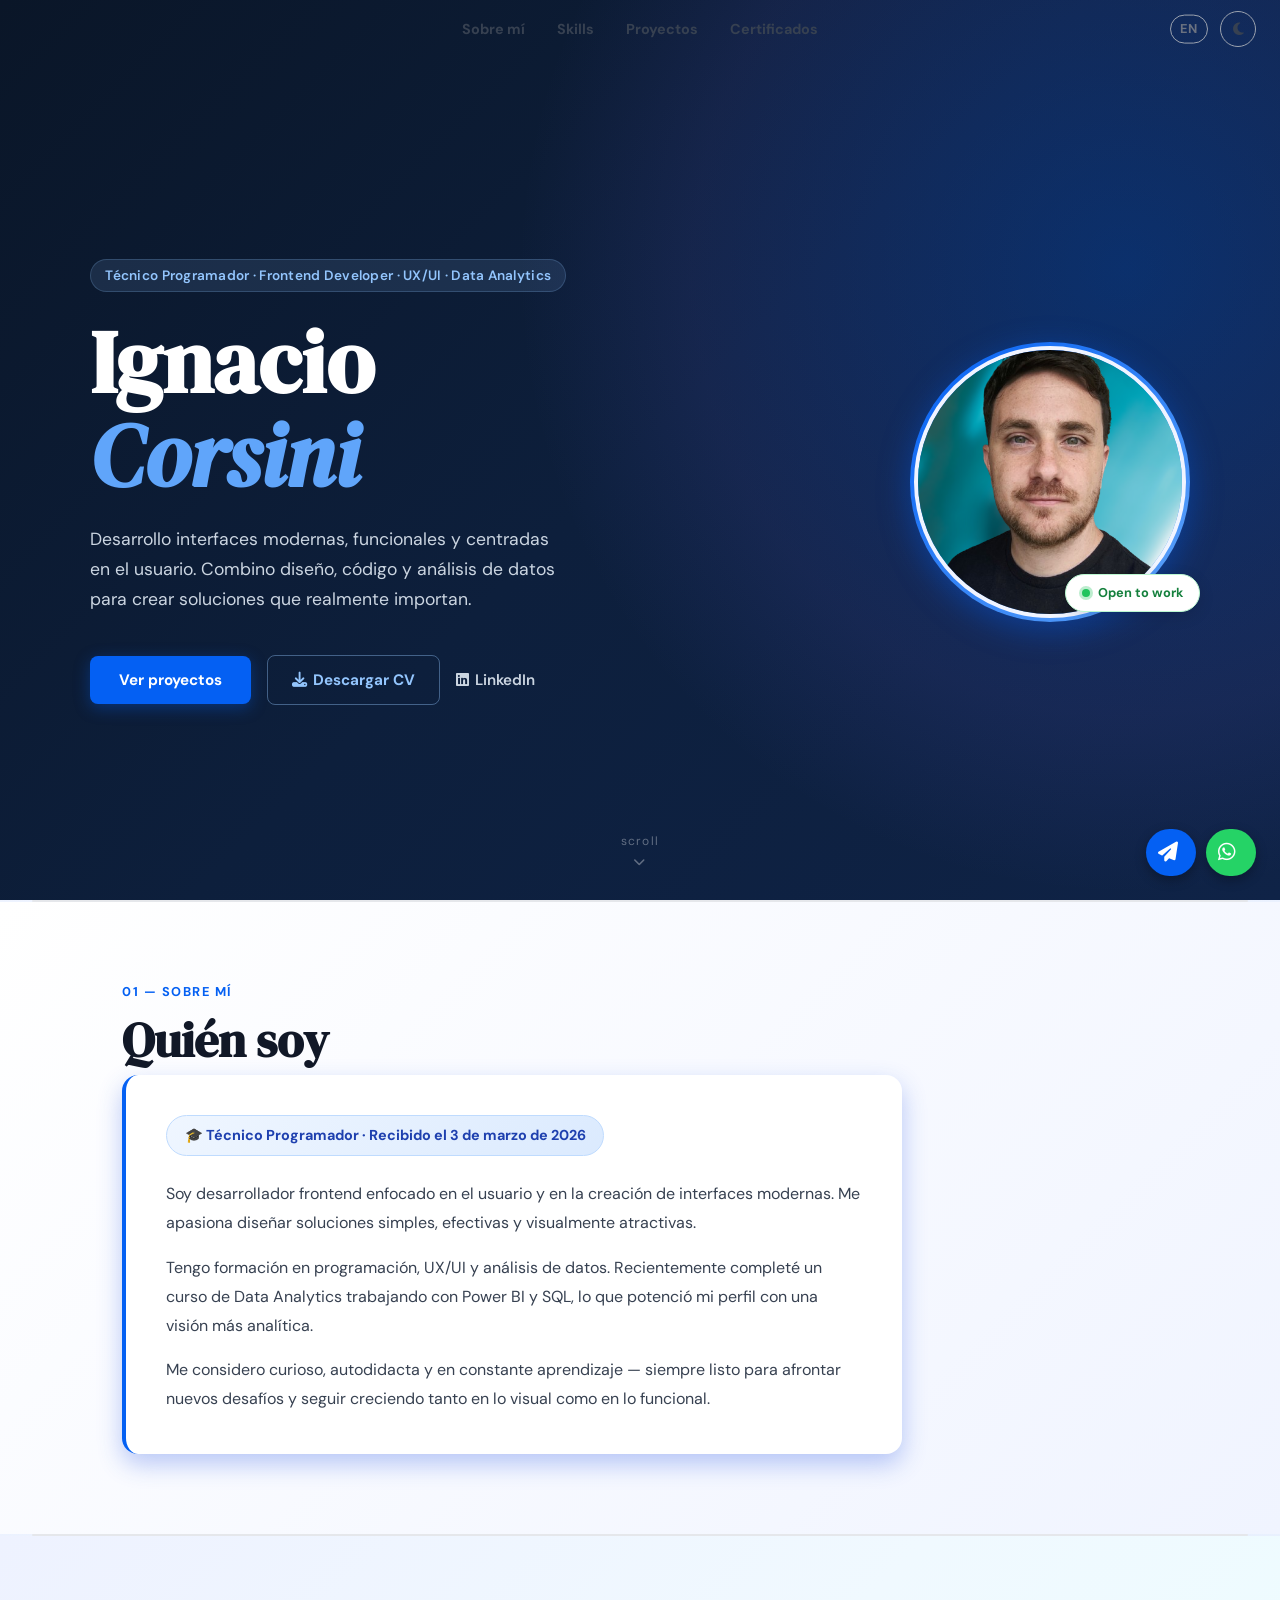
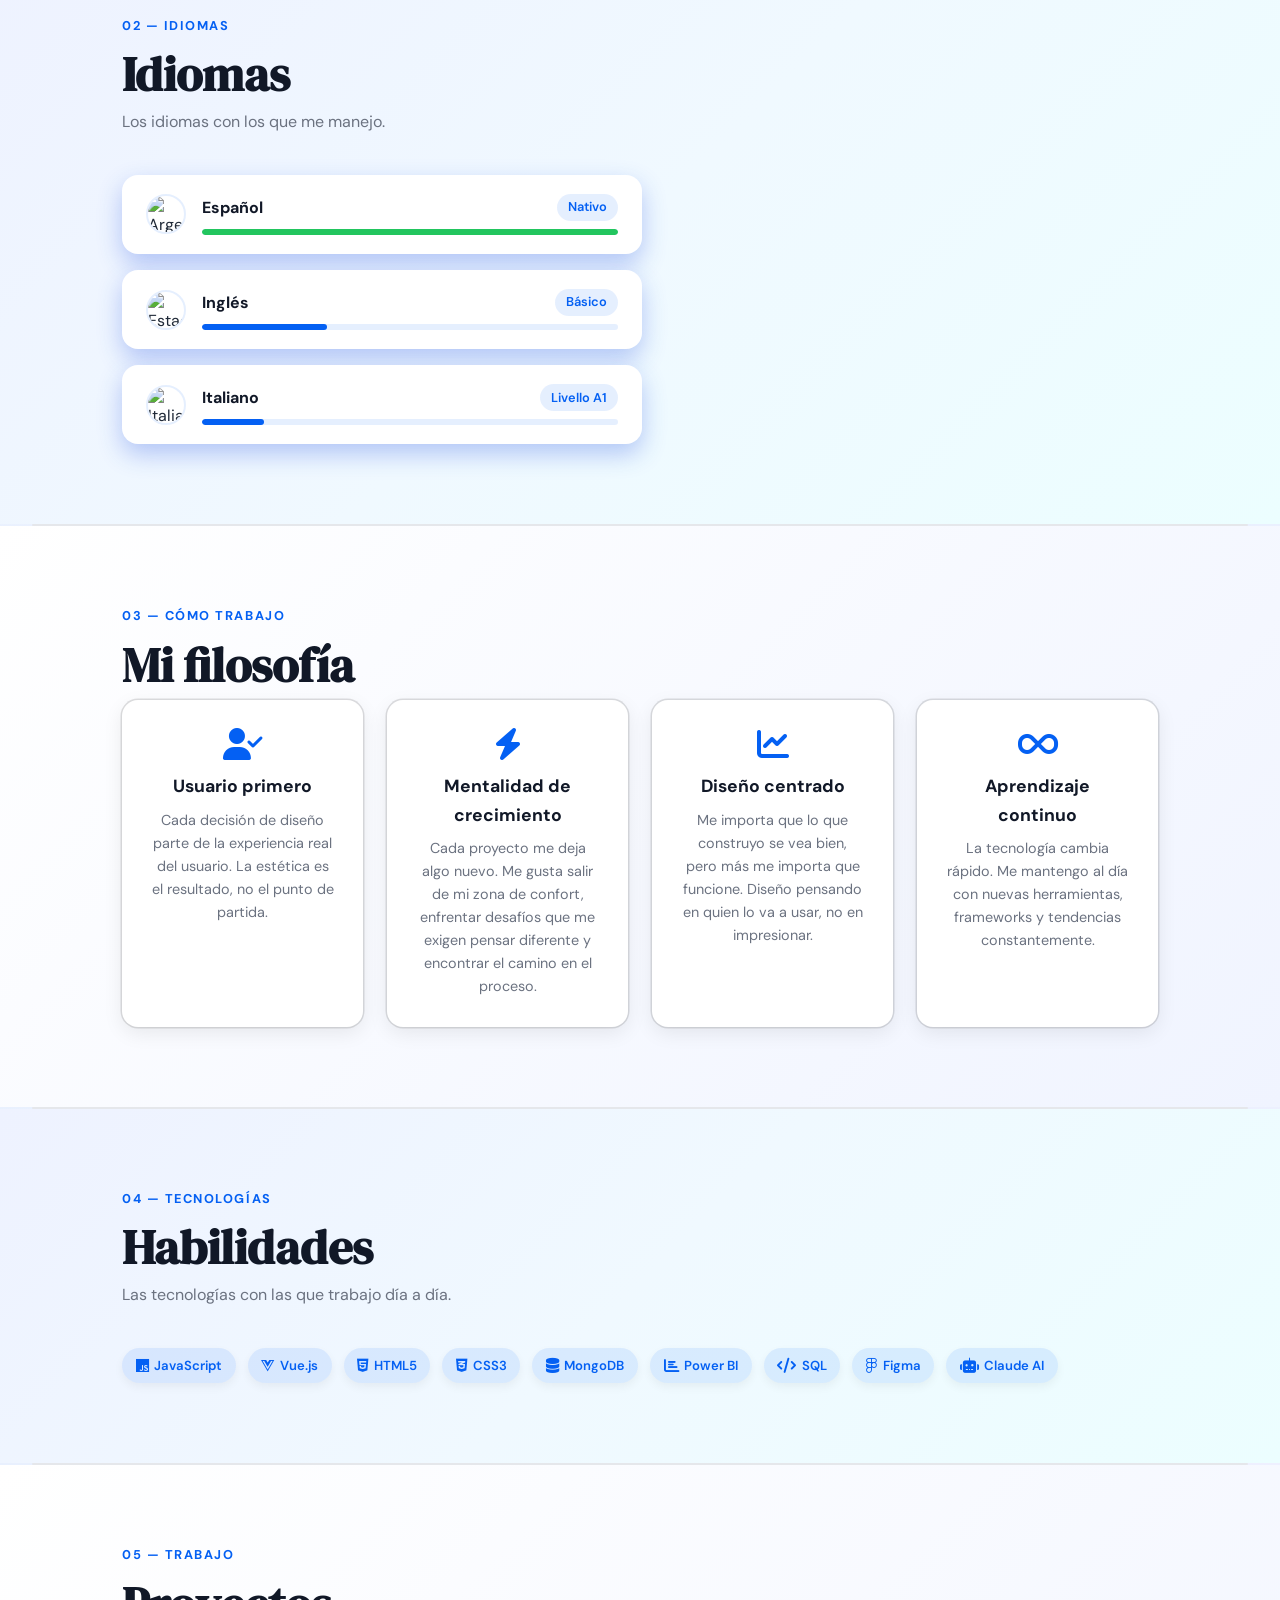
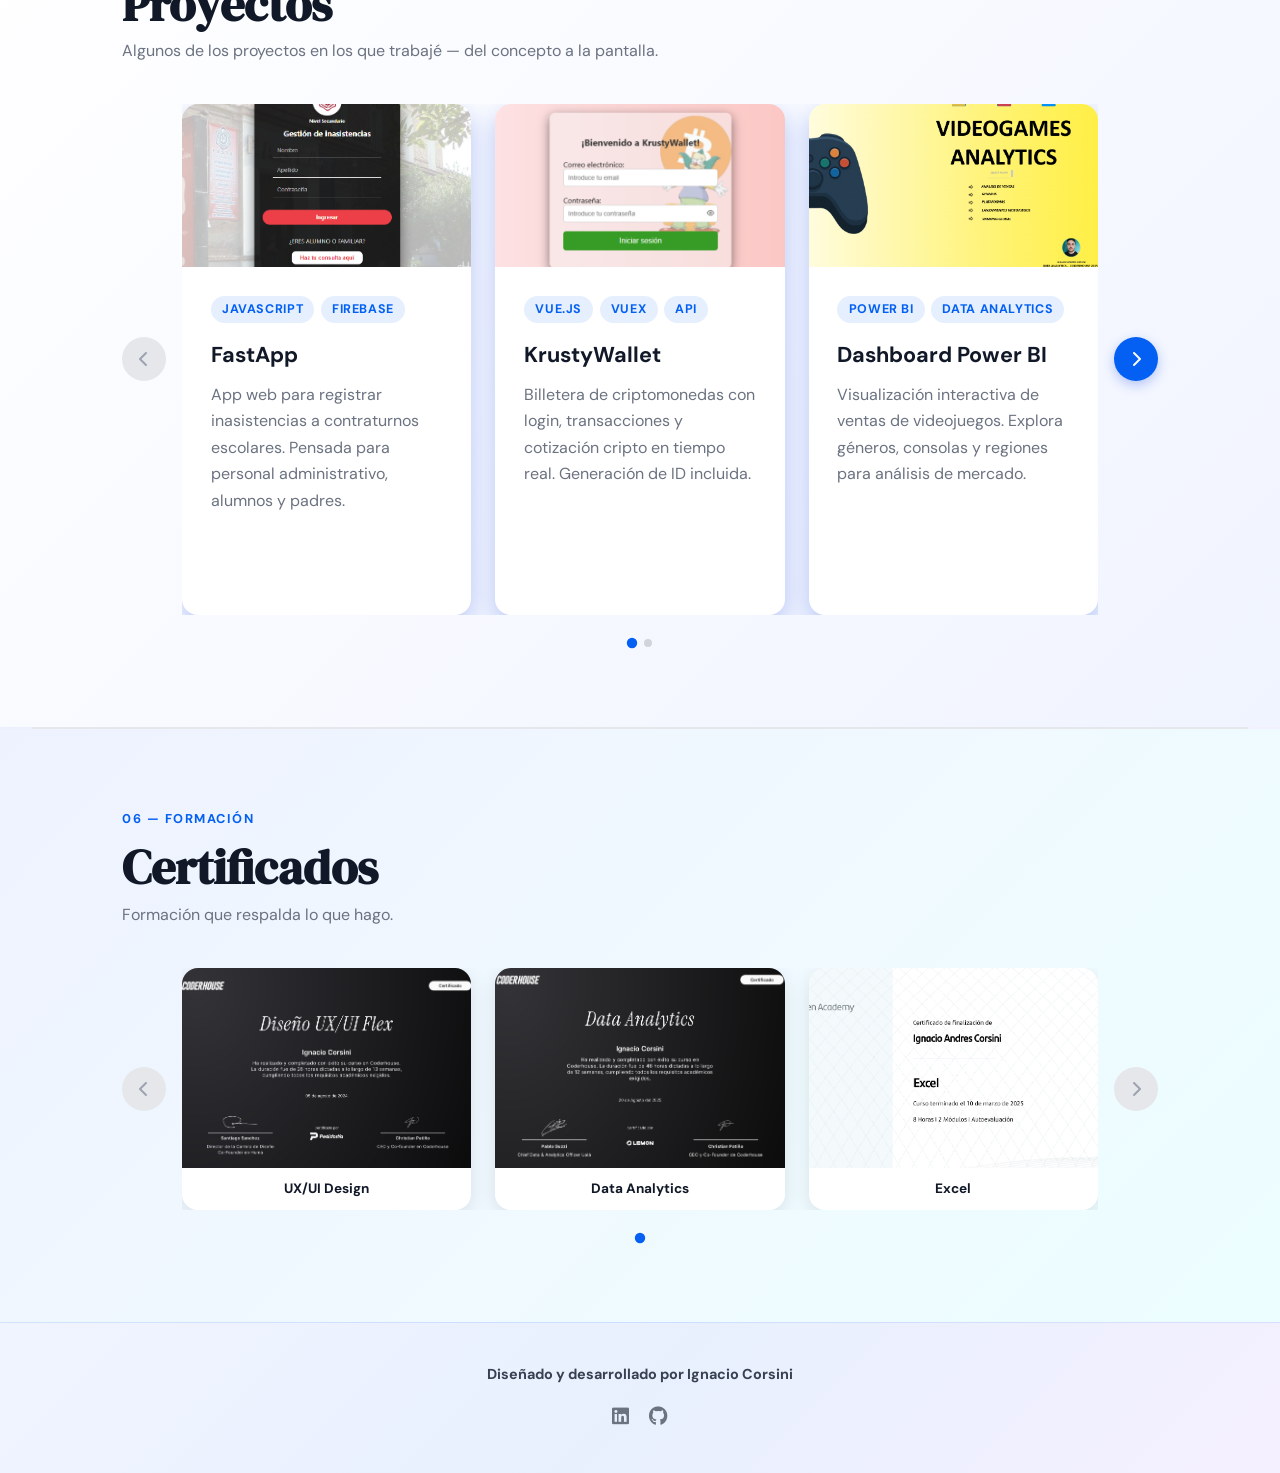
==== commit 66c1ad50: "portfolio terminado" ====
--- a/index.html
+++ b/index.html
@@ -76,7 +76,7 @@
       <h2 class="section-title">Quién soy</h2>
       <div class="sobre-card">
         <div class="sobre-badge">
-          🎓 Técnico Programador · Recibido el 3 de marzo de 2025
+          🎓 Técnico Programador · Recibido el 3 de marzo de 2026
         </div>
         <p class="sobre-bio">
           Soy desarrollador frontend enfocado en el usuario y en la creación de interfaces modernas. Me apasiona diseñar soluciones simples, efectivas y visualmente atractivas.
